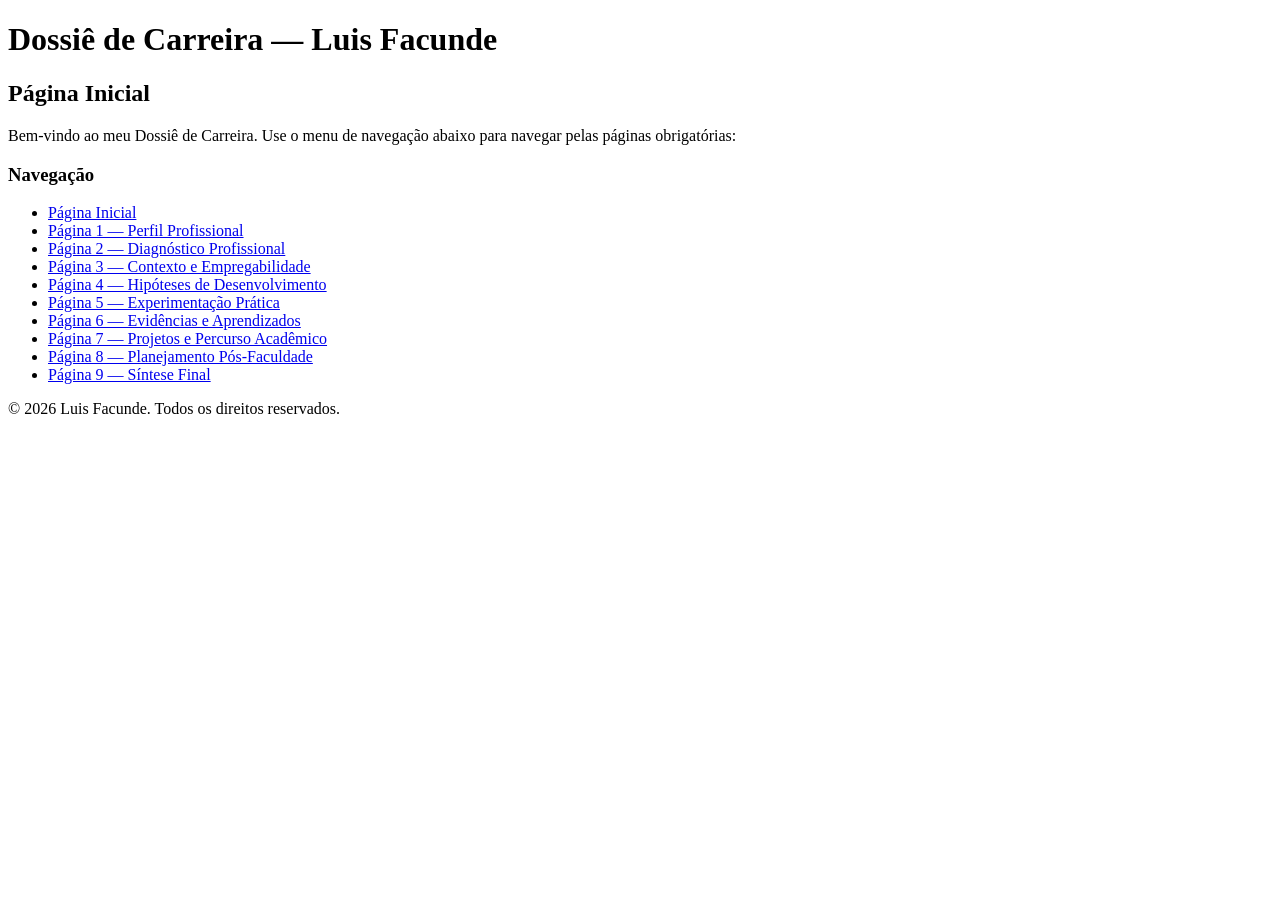
==== index.html @ f9f101a4 "feat: cria os arquivos base para a criação das páginas obrigatórias" ====
<!DOCTYPE html>
<html lang="pt-BR">
<head>
    <meta charset="UTF-8">
    <meta name="viewport" content="width=device-width, initial-scale=1.0">
    <title>Dossiê de Carreira | Luis Facunde</title>
    <link rel="stylesheet" href="style.css">
</head>
<body>
    <header>
        <h1>Dossiê de Carreira — Luis Facunde</h1>
    </header>

    <main>
        <section>
            <h2>Página Inicial</h2>
            <p>Bem-vindo ao meu Dossiê de Carreira. Use o menu de navegação abaixo para navegar pelas páginas obrigatórias:</p>
        </section>
        
        <nav>
            <h3>Navegação</h3>
            <ul>
                <li><a href="index.html">Página Inicial</a></li>
                <li><a href="01-perfil-profissional/index.html">Página 1 — Perfil Profissional</a></li>
                <li><a href="02-diagnostico-profissional/index.html">Página 2 — Diagnóstico Profissional</a></li>
                <li><a href="03-contexto-empregabilidade/index.html">Página 3 — Contexto e Empregabilidade</a></li>
                <li><a href="04-hipoteses-desenvolvimento/index.html">Página 4 — Hipóteses de Desenvolvimento</a></li>
                <li><a href="05-experimentacao-pratica/index.html">Página 5 — Experimentação Prática</a></li>
                <li><a href="06-evidencias-aprendizados/index.html">Página 6 — Evidências e Aprendizados</a></li>
                <li><a href="07-projetos-percurso-academico/index.html">Página 7 — Projetos e Percurso Acadêmico</a></li>
                <li><a href="08-planejamento-pos-faculdade/index.html">Página 8 — Planejamento Pós-Faculdade</a></li>
                <li><a href="09-sintese-final/index.html">Página 9 — Síntese Final</a></li>
            </ul>
        </nav>
    </main>

    <footer>
        <p>© 2026 Luis Facunde. Todos os direitos reservados.</p>
    </footer>
</body>
</html>
---- style.css ----
/* Estilos para a Página Inicial - Dossiê de Carreira Luis Facunde */
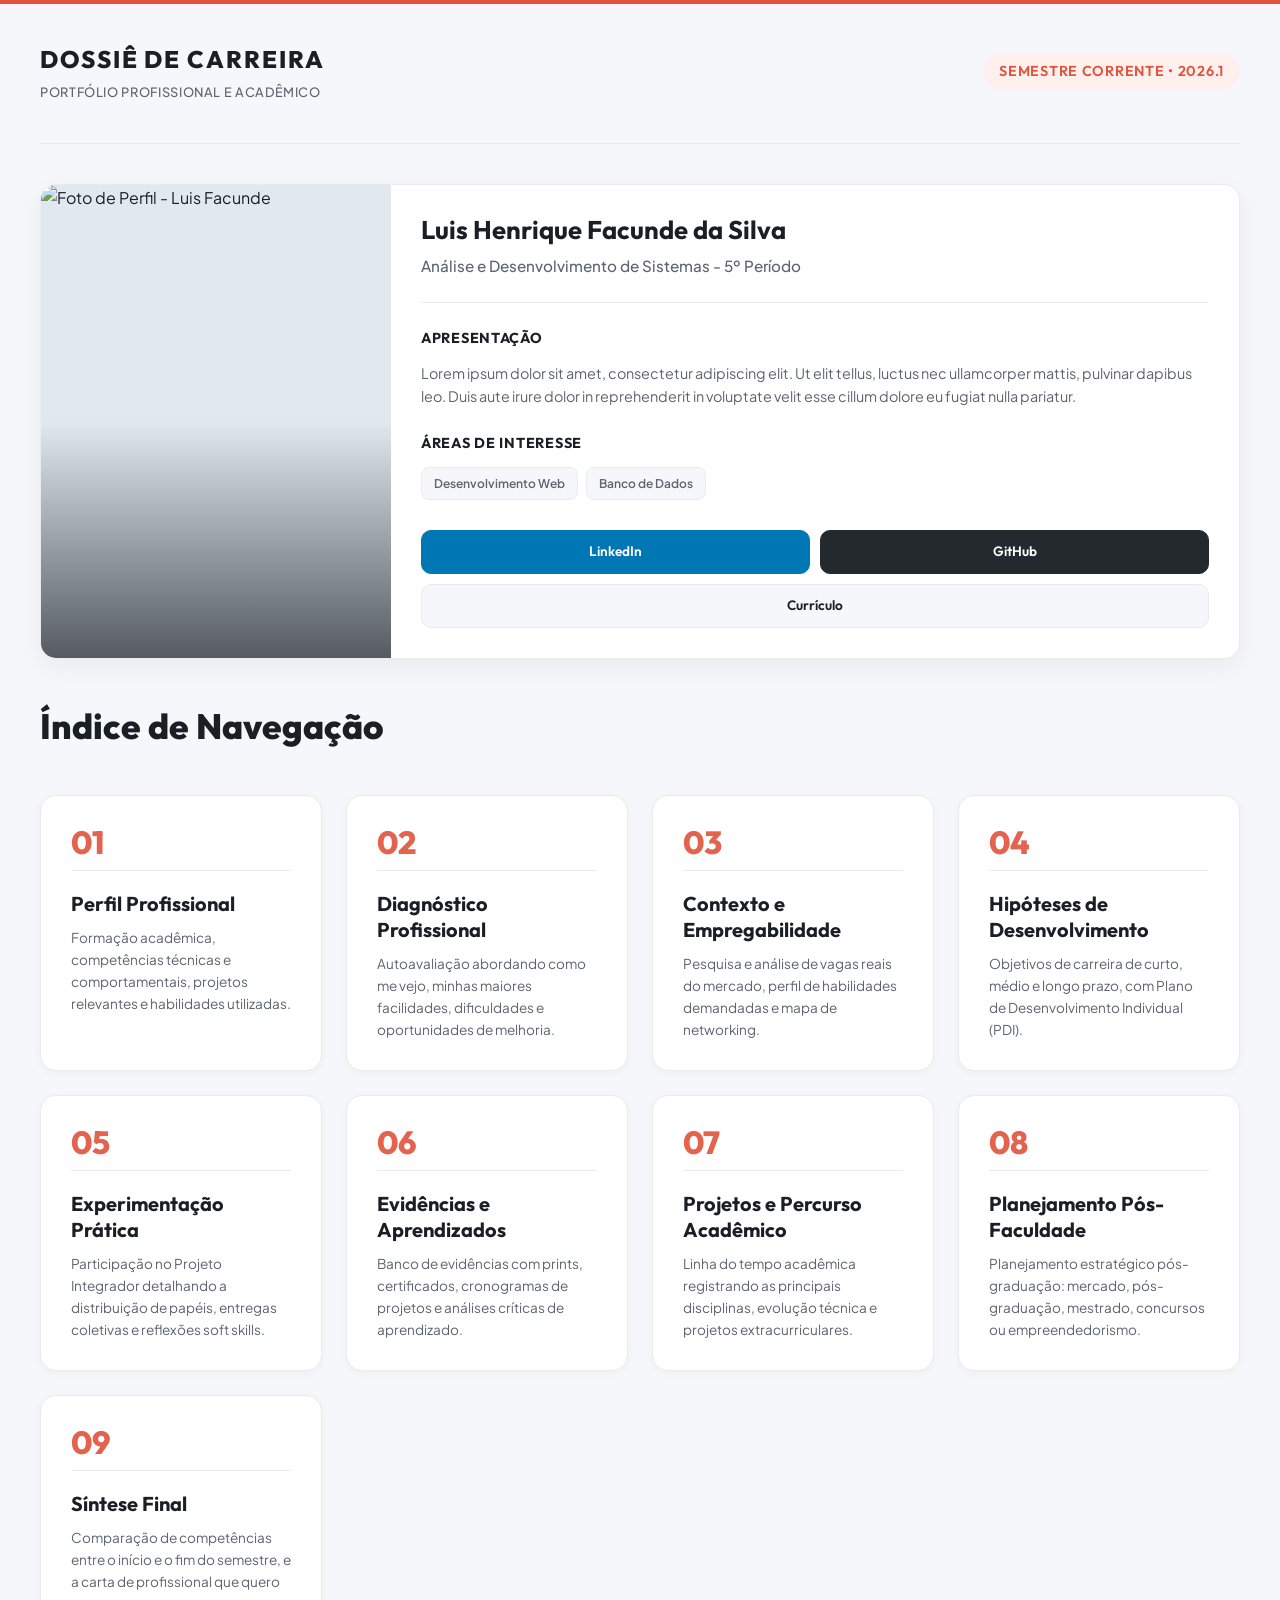
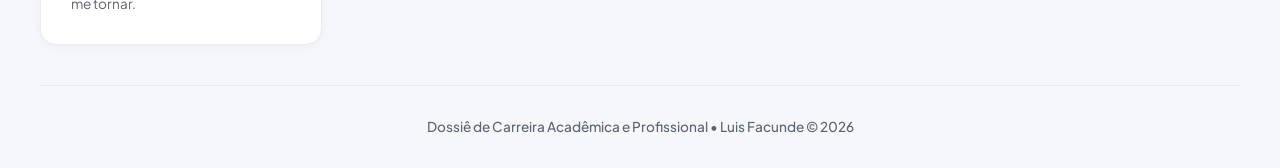
==== commit 3cfc0448: "feat: visual da página inicial" ====
--- a/index.html
+++ b/index.html
@@ -1,41 +1,258 @@
-<!DOCTYPE html>
+<!doctype html>
 <html lang="pt-BR">
-<head>
-    <meta charset="UTF-8">
-    <meta name="viewport" content="width=device-width, initial-scale=1.0">
-    <title>Dossiê de Carreira | Luis Facunde</title>
-    <link rel="stylesheet" href="style.css">
-</head>
-<body>
-    <header>
-        <h1>Dossiê de Carreira — Luis Facunde</h1>
-    </header>
-
-    <main>
-        <section>
-            <h2>Página Inicial</h2>
-            <p>Bem-vindo ao meu Dossiê de Carreira. Use o menu de navegação abaixo para navegar pelas páginas obrigatórias:</p>
-        </section>
-        
-        <nav>
-            <h3>Navegação</h3>
-            <ul>
-                <li><a href="index.html">Página Inicial</a></li>
-                <li><a href="01-perfil-profissional/index.html">Página 1 — Perfil Profissional</a></li>
-                <li><a href="02-diagnostico-profissional/index.html">Página 2 — Diagnóstico Profissional</a></li>
-                <li><a href="03-contexto-empregabilidade/index.html">Página 3 — Contexto e Empregabilidade</a></li>
-                <li><a href="04-hipoteses-desenvolvimento/index.html">Página 4 — Hipóteses de Desenvolvimento</a></li>
-                <li><a href="05-experimentacao-pratica/index.html">Página 5 — Experimentação Prática</a></li>
-                <li><a href="06-evidencias-aprendizados/index.html">Página 6 — Evidências e Aprendizados</a></li>
-                <li><a href="07-projetos-percurso-academico/index.html">Página 7 — Projetos e Percurso Acadêmico</a></li>
-                <li><a href="08-planejamento-pos-faculdade/index.html">Página 8 — Planejamento Pós-Faculdade</a></li>
-                <li><a href="09-sintese-final/index.html">Página 9 — Síntese Final</a></li>
-            </ul>
-        </nav>
-    </main>
-
-    <footer>
-        <p>© 2026 Luis Facunde. Todos os direitos reservados.</p>
-    </footer>
-</body>
+    <head>
+        <meta charset="UTF-8" />
+        <meta name="viewport" content="width=device-width, initial-scale=1.0" />
+        <title>Dossiê de Carreira | Luis Facunde</title>
+        <!-- Google Fonts for elite, modern typography -->
+        <link rel="preconnect" href="https://fonts.googleapis.com" />
+        <link rel="preconnect" href="https://fonts.gstatic.com" crossorigin />
+        <link
+            href="https://fonts.googleapis.com/css2?family=Outfit:wght@300;400;500;600;700;800&family=Plus+Jakarta+Sans:wght@300;400;500;600;700&display=swap"
+            rel="stylesheet"
+        />
+        <link rel="stylesheet" href="style.css" />
+    </head>
+    <body>
+        <div class="app-container">
+            <!-- Top orange brand accent line -->
+            <div class="top-accent-bar"></div>
+
+            <!-- Main Header -->
+            <header class="main-header">
+                <div class="header-logo">
+                    <span class="logo-text">DOSSIÊ DE CARREIRA</span>
+                    <span class="logo-subtext"
+                        >Portfólio Profissional e Acadêmico</span
+                    >
+                </div>
+                <div class="header-tag">
+                    <span>Semestre Corrente • 2026.1</span>
+                </div>
+            </header>
+
+            <!-- Main Layout (Two Column: Profile Sidebar + Index Grid Dashboard) -->
+            <main class="home-layout">
+                <!-- Profile Sidebar Section -->
+                <section class="profile-card">
+                    <div class="profile-image-container">
+                        <!-- Links to the uploaded photo-perfil.JPG inside assets/perfil -->
+                        <img
+                            src="assets/perfil/foto-perfil.JPG"
+                            alt="Foto de Perfil - Luis Facunde"
+                            class="profile-image"
+                        />
+                        <div class="profile-image-overlay"></div>
+                    </div>
+
+                    <div class="profile-info">
+                        <h1 class="profile-name">
+                            Luis Henrique Facunde da Silva
+                        </h1>
+                        <p class="profile-title">
+                            Análise e Desenvolvimento de Sistemas - 5º Período
+                        </p>
+
+                        <div class="profile-divider"></div>
+
+                        <div class="profile-bio">
+                            <h3>Apresentação</h3>
+                            <p>
+                                Lorem ipsum dolor sit amet, consectetur
+                                adipiscing elit. Ut elit tellus, luctus nec
+                                ullamcorper mattis, pulvinar dapibus leo. Duis
+                                aute irure dolor in reprehenderit in voluptate
+                                velit esse cillum dolore eu fugiat nulla
+                                pariatur.
+                            </p>
+                        </div>
+
+                        <div class="profile-interests">
+                            <h3>Áreas de Interesse</h3>
+                            <div class="interests-tags">
+                                <span class="interest-tag"
+                                    >Desenvolvimento Web</span
+                                >
+                                <span class="interest-tag">Banco de Dados</span>
+                            </div>
+                        </div>
+
+                        <div class="profile-links">
+                            <a
+                                href="https://www.linkedin.com/in/luis-facunde/"
+                                target="_blank"
+                                class="social-link linkedin"
+                                >LinkedIn</a
+                            >
+                            <a
+                                href="https://github.com/LuisFacunde"
+                                target="_blank"
+                                class="social-link github"
+                                >GitHub</a
+                            >
+                            <a href="#" class="social-link resume">Currículo</a>
+                        </div>
+                    </div>
+                </section>
+
+                <!-- Dashboard Navigation Grid (Main Menu) -->
+                <section class="dashboard-menu">
+                    <h2 class="section-title">Índice de Navegação</h2>
+                    <p class="section-subtitle"></p>
+
+                    <div class="grid-container">
+                        <!-- Card 01 -->
+                        <a
+                            href="01-perfil-profissional/index.html"
+                            class="grid-card"
+                        >
+                            <div class="card-number">01</div>
+                            <div class="card-line"></div>
+                            <h3 class="card-title">Perfil Profissional</h3>
+                            <p class="card-desc">
+                                Formação acadêmica, competências técnicas e
+                                comportamentais, projetos relevantes e
+                                habilidades utilizadas.
+                            </p>
+                        </a>
+
+                        <!-- Card 02 -->
+                        <a
+                            href="02-diagnostico-profissional/index.html"
+                            class="grid-card"
+                        >
+                            <div class="card-number">02</div>
+                            <div class="card-line"></div>
+                            <h3 class="card-title">Diagnóstico Profissional</h3>
+                            <p class="card-desc">
+                                Autoavaliação abordando como me vejo, minhas
+                                maiores facilidades, dificuldades e
+                                oportunidades de melhoria.
+                            </p>
+                        </a>
+
+                        <!-- Card 03 -->
+                        <a
+                            href="03-contexto-empregabilidade/index.html"
+                            class="grid-card"
+                        >
+                            <div class="card-number">03</div>
+                            <div class="card-line"></div>
+                            <h3 class="card-title">
+                                Contexto e Empregabilidade
+                            </h3>
+                            <p class="card-desc">
+                                Pesquisa e análise de vagas reais do mercado,
+                                perfil de habilidades demandadas e mapa de
+                                networking.
+                            </p>
+                        </a>
+
+                        <!-- Card 04 -->
+                        <a
+                            href="04-hipoteses-desenvolvimento/index.html"
+                            class="grid-card"
+                        >
+                            <div class="card-number">04</div>
+                            <div class="card-line"></div>
+                            <h3 class="card-title">
+                                Hipóteses de Desenvolvimento
+                            </h3>
+                            <p class="card-desc">
+                                Objetivos de carreira de curto, médio e longo
+                                prazo, com Plano de Desenvolvimento Individual
+                                (PDI).
+                            </p>
+                        </a>
+
+                        <!-- Card 05 -->
+                        <a
+                            href="05-experimentacao-pratica/index.html"
+                            class="grid-card"
+                        >
+                            <div class="card-number">05</div>
+                            <div class="card-line"></div>
+                            <h3 class="card-title">Experimentação Prática</h3>
+                            <p class="card-desc">
+                                Participação no Projeto Integrador detalhando a
+                                distribuição de papéis, entregas coletivas e
+                                reflexões soft skills.
+                            </p>
+                        </a>
+
+                        <!-- Card 06 -->
+                        <a
+                            href="06-evidencias-aprendizados/index.html"
+                            class="grid-card"
+                        >
+                            <div class="card-number">06</div>
+                            <div class="card-line"></div>
+                            <h3 class="card-title">
+                                Evidências e Aprendizados
+                            </h3>
+                            <p class="card-desc">
+                                Banco de evidências com prints, certificados,
+                                cronogramas de projetos e análises críticas de
+                                aprendizado.
+                            </p>
+                        </a>
+
+                        <!-- Card 07 -->
+                        <a
+                            href="07-projetos-percurso-academico/index.html"
+                            class="grid-card"
+                        >
+                            <div class="card-number">07</div>
+                            <div class="card-line"></div>
+                            <h3 class="card-title">
+                                Projetos e Percurso Acadêmico
+                            </h3>
+                            <p class="card-desc">
+                                Linha do tempo acadêmica registrando as
+                                principais disciplinas, evolução técnica e
+                                projetos extracurriculares.
+                            </p>
+                        </a>
+
+                        <!-- Card 08 -->
+                        <a
+                            href="08-planejamento-pos-faculdade/index.html"
+                            class="grid-card"
+                        >
+                            <div class="card-number">08</div>
+                            <div class="card-line"></div>
+                            <h3 class="card-title">
+                                Planejamento Pós-Faculdade
+                            </h3>
+                            <p class="card-desc">
+                                Planejamento estratégico pós-graduação: mercado,
+                                pós-graduação, mestrado, concursos ou
+                                empreendedorismo.
+                            </p>
+                        </a>
+
+                        <!-- Card 09 -->
+                        <a href="09-sintese-final/index.html" class="grid-card">
+                            <div class="card-number">09</div>
+                            <div class="card-line"></div>
+                            <h3 class="card-title">Síntese Final</h3>
+                            <p class="card-desc">
+                                Comparação de competências entre o início e o
+                                fim do semestre, e a carta de profissional que
+                                quero me tornar.
+                            </p>
+                        </a>
+                    </div>
+                </section>
+            </main>
+
+            <!-- Main Footer -->
+            <footer class="main-footer">
+                <p>
+                    Dossiê de Carreira Acadêmica e Profissional • Luis Facunde ©
+                    2026
+                </p>
+            </footer>
+        </div>
+    </body>
 </html>
--- a/style.css
+++ b/style.css
@@ -1 +1,465 @@
-/* Estilos para a Página Inicial - Dossiê de Carreira Luis Facunde */
+:root {
+    --bg-app: #f5f7fa;
+    --bg-card: #ffffff;
+    --text-main: #1a1f26;
+    --text-muted: #5c6470;
+    --accent: #e0533c; /* Laranja Burnt Orange Editorial */
+    --accent-glow: rgba(224, 83, 60, 0.15);
+    --accent-light: #fff0ed;
+    --border: #e8ecef;
+    --border-hover: rgba(224, 83, 60, 0.3);
+    --font-head:
+        "Outfit", -apple-system, BlinkMacSystemFont, "Segoe UI", Roboto,
+        sans-serif;
+    --font-body:
+        "Plus Jakarta Sans", -apple-system, BlinkMacSystemFont, "Segoe UI",
+        Roboto, sans-serif;
+
+    --shadow-sm: 0 2px 8px rgba(0, 0, 0, 0.04);
+    --shadow-md: 0 8px 24px rgba(26, 31, 38, 0.06);
+    --shadow-lg: 0 16px 48px rgba(26, 31, 38, 0.1);
+
+    --transition: all 0.3s cubic-bezier(0.16, 1, 0.3, 1);
+    --border-radius: 16px;
+}
+
+/* Reset Geral & Configuração Base */
+* {
+    box-sizing: border-box;
+    margin: 0;
+    padding: 0;
+}
+
+body {
+    font-family: var(--font-body);
+    background-color: var(--bg-app);
+    color: var(--text-main);
+    line-height: 1.6;
+    -webkit-font-smoothing: antialiased;
+    overflow-x: hidden;
+}
+
+/* Container Principal */
+.app-container {
+    max-width: 1440px;
+    margin: 0 auto;
+    padding: 0 40px;
+    min-height: 100vh;
+    display: flex;
+    flex-direction: column;
+    position: relative;
+}
+
+/* Linha superior de destaque estilo editorial */
+.top-accent-bar {
+    position: absolute;
+    top: 0;
+    left: 0;
+    width: 100%;
+    height: 4px;
+    background-color: var(--accent);
+}
+
+/* Header */
+.main-header {
+    display: flex;
+    justify-content: space-between;
+    align-items: center;
+    padding: 40px 0;
+    border-bottom: 1px solid var(--border);
+}
+
+.header-logo {
+    display: flex;
+    flex-direction: column;
+}
+
+.logo-text {
+    font-family: var(--font-head);
+    font-weight: 800;
+    font-size: 1.5rem;
+    letter-spacing: 0.08em;
+    color: var(--text-main);
+}
+
+.logo-subtext {
+    font-size: 0.8rem;
+    font-weight: 500;
+    letter-spacing: 0.05em;
+    color: var(--text-muted);
+    text-transform: uppercase;
+    margin-top: 4px;
+}
+
+.header-tag {
+    font-family: var(--font-head);
+    font-weight: 600;
+    font-size: 0.9rem;
+    text-transform: uppercase;
+    letter-spacing: 0.05em;
+    color: var(--accent);
+    background-color: var(--accent-light);
+    padding: 6px 16px;
+    border-radius: 30px;
+}
+
+/* Layout Principal (Fluxo Vertical) */
+.home-layout {
+    display: flex;
+    flex-direction: column;
+    gap: 48px;
+    margin: 40px 0;
+}
+
+/* Coluna 1: Banner Horizontal de Perfil */
+.profile-card {
+    background-color: var(--bg-card);
+    border-radius: var(--border-radius);
+    border: 1px solid var(--border);
+    box-shadow: var(--shadow-md);
+    overflow: hidden;
+    display: grid;
+    grid-template-columns: 350px 1fr; /* Foto na lateral esquerda (350px) e informações na direita (1fr) */
+    transition: var(--transition);
+}
+
+.profile-card:hover {
+    box-shadow: var(--shadow-lg);
+    border-color: var(--border-hover);
+}
+
+.profile-image-container {
+    width: 100%;
+    height: 100%; /* Preenche toda a altura da section calculada pelo conteúdo */
+    min-height: 420px; /* Garante uma excelente altura padrão para exibição da foto */
+    position: relative;
+    background-color: #e2e8f0;
+    overflow: hidden;
+}
+
+.profile-image {
+    width: 100%;
+    height: 100%;
+    object-fit: cover;
+    object-position: center top;
+    transition: var(--transition);
+}
+
+.profile-card:hover .profile-image {
+    transform: scale(1.03);
+}
+
+.profile-image-overlay {
+    position: absolute;
+    top: 0;
+    left: 0;
+    width: 100%;
+    height: 100%;
+    background: linear-gradient(
+        180deg,
+        rgba(26, 31, 38, 0) 50%,
+        rgba(26, 31, 38, 0.7) 100%
+    );
+}
+
+.profile-info {
+    padding: 30px;
+}
+
+.profile-name {
+    font-family: var(--font-head);
+    font-weight: 700;
+    font-size: 1.6rem;
+    line-height: 1.2;
+    color: var(--text-main);
+}
+
+.profile-title {
+    font-size: 0.95rem;
+    color: var(--text-muted);
+    font-weight: 500;
+    margin-top: 8px;
+}
+
+.profile-divider {
+    height: 1px;
+    background-color: var(--border);
+    margin: 24px 0;
+}
+
+.profile-bio h3,
+.profile-interests h3 {
+    font-family: var(--font-head);
+    font-size: 0.9rem;
+    text-transform: uppercase;
+    letter-spacing: 0.05em;
+    color: var(--text-main);
+    margin-bottom: 12px;
+    font-weight: 700;
+}
+
+.profile-bio p {
+    font-size: 0.9rem;
+    color: var(--text-muted);
+    line-height: 1.6;
+}
+
+.profile-interests {
+    margin-top: 24px;
+}
+
+.interests-tags {
+    display: flex;
+    flex-wrap: wrap;
+    gap: 8px;
+}
+
+.interest-tag {
+    font-size: 0.75rem;
+    background-color: var(--bg-app);
+    color: var(--text-muted);
+    padding: 6px 12px;
+    border-radius: 8px;
+    font-weight: 600;
+    border: 1px solid var(--border);
+    transition: var(--transition);
+}
+
+.interest-tag:hover {
+    border-color: var(--accent);
+    color: var(--accent);
+    background-color: var(--accent-light);
+}
+
+/* Links Sociais */
+.profile-links {
+    display: grid;
+    grid-template-columns: 1fr 1fr;
+    gap: 10px;
+    margin-top: 30px;
+}
+
+.social-link {
+    display: flex;
+    justify-content: center;
+    align-items: center;
+    padding: 10px;
+    border-radius: 10px;
+    font-size: 0.85rem;
+    font-weight: 600;
+    text-decoration: none;
+    transition: var(--transition);
+    border: 1px solid var(--border);
+    font-family: var(--font-head);
+}
+
+.social-link.linkedin {
+    background-color: #0077b5;
+    color: #ffffff;
+    border-color: #0077b5;
+}
+
+.social-link.linkedin:hover {
+    background-color: #006296;
+    box-shadow: 0 4px 12px rgba(0, 119, 181, 0.2);
+}
+
+.social-link.github {
+    background-color: #24292e;
+    color: #ffffff;
+    border-color: #24292e;
+}
+
+.social-link.github:hover {
+    background-color: #161b22;
+    box-shadow: 0 4px 12px rgba(36, 41, 46, 0.2);
+}
+
+.social-link.resume {
+    grid-column: span 2;
+    background-color: var(--bg-app);
+    color: var(--text-main);
+}
+
+.social-link.resume:hover {
+    background-color: var(--accent-light);
+    border-color: var(--accent);
+    color: var(--accent);
+}
+
+/* Estilização para o Token de Placeholder LOREM IPSUM */
+.placeholder-tag {
+    font-size: 0.7rem;
+    color: var(--accent);
+    font-style: italic;
+    font-weight: 700;
+    opacity: 0.8;
+    margin-left: 2px;
+}
+
+/* Coluna 2: Dashboard Grid */
+.dashboard-menu {
+    display: flex;
+    flex-direction: column;
+}
+
+.section-title {
+    font-family: var(--font-head);
+    font-size: 2.2rem;
+    font-weight: 800;
+    color: var(--text-main);
+    line-height: 1.1;
+}
+
+.section-subtitle {
+    font-size: 1.05rem;
+    color: var(--text-muted);
+    margin-top: 10px;
+    margin-bottom: 40px;
+}
+
+/* Grid de Cards */
+.grid-container {
+    display: grid;
+    grid-template-columns: repeat(auto-fill, minmax(280px, 1fr));
+    gap: 24px;
+}
+
+/* Cards do Grid (Interativos) */
+.grid-card {
+    background-color: var(--bg-card);
+    border: 1px solid var(--border);
+    border-radius: var(--border-radius);
+    padding: 30px;
+    text-decoration: none;
+    color: inherit;
+    display: flex;
+    flex-direction: column;
+    position: relative;
+    box-shadow: var(--shadow-sm);
+    transition: var(--transition);
+}
+
+/* Efeito de Hover Tridimensional e Glow */
+.grid-card:hover {
+    transform: translateY(-5px);
+    box-shadow:
+        var(--shadow-lg),
+        0 10px 20px var(--accent-glow);
+    border-color: var(--accent);
+}
+
+.card-number {
+    font-family: var(--font-head);
+    font-size: 2rem;
+    font-weight: 800;
+    color: var(--accent);
+    line-height: 1;
+    margin-bottom: 12px;
+    opacity: 0.9;
+    transition: var(--transition);
+}
+
+.grid-card:hover .card-number {
+    transform: scale(1.1);
+}
+
+/* Linha horizontal inspirada na imagem */
+.card-line {
+    width: 100%;
+    height: 1px;
+    background-color: var(--border);
+    margin-bottom: 20px;
+    transition: var(--transition);
+}
+
+.grid-card:hover .card-line {
+    background-color: var(--accent);
+}
+
+.card-title {
+    font-family: var(--font-head);
+    font-size: 1.25rem;
+    font-weight: 700;
+    color: var(--text-main);
+    line-height: 1.3;
+    margin-bottom: 10px;
+    transition: var(--transition);
+}
+
+.grid-card:hover .card-title {
+    color: var(--accent);
+}
+
+.card-desc {
+    font-size: 0.85rem;
+    color: var(--text-muted);
+    line-height: 1.6;
+}
+
+/* Footer */
+.main-footer {
+    border-top: 1px solid var(--border);
+    padding: 30px 0;
+    margin-top: auto;
+    text-align: center;
+}
+
+.main-footer p {
+    font-size: 0.85rem;
+    color: var(--text-muted);
+    font-weight: 500;
+}
+
+/* ==========================================================================
+   MÍDIA QUERIES - RESPONSIVIDADE
+   ========================================================================== */
+
+/* Telas de computadores pequenos ou tablets em paisagem */
+@media (max-width: 1100px) {
+    .profile-card {
+        grid-template-columns: 300px 1fr; /* Foto um pouco mais estreita em telas intermediárias */
+    }
+    
+    .profile-image-container {
+        min-height: 400px;
+    }
+}
+
+/* Telas mobile e tablets em retrato */
+@media (max-width: 900px) {
+    .profile-card {
+        grid-template-columns: 1fr; /* Foto em cima, conteúdo embaixo */
+    }
+
+    .profile-image-container {
+        height: 380px;
+        min-height: auto;
+    }
+}
+
+@media (max-width: 768px) {
+    .app-container {
+        padding: 0 20px;
+    }
+
+    .main-header {
+        flex-direction: column;
+        align-items: flex-start;
+        gap: 15px;
+        padding: 30px 0;
+    }
+
+    .header-tag {
+        align-self: flex-start;
+    }
+
+    .section-title {
+        font-size: 1.8rem;
+    }
+
+    .grid-container {
+        grid-template-columns: 1fr;
+        gap: 16px;
+    }
+}
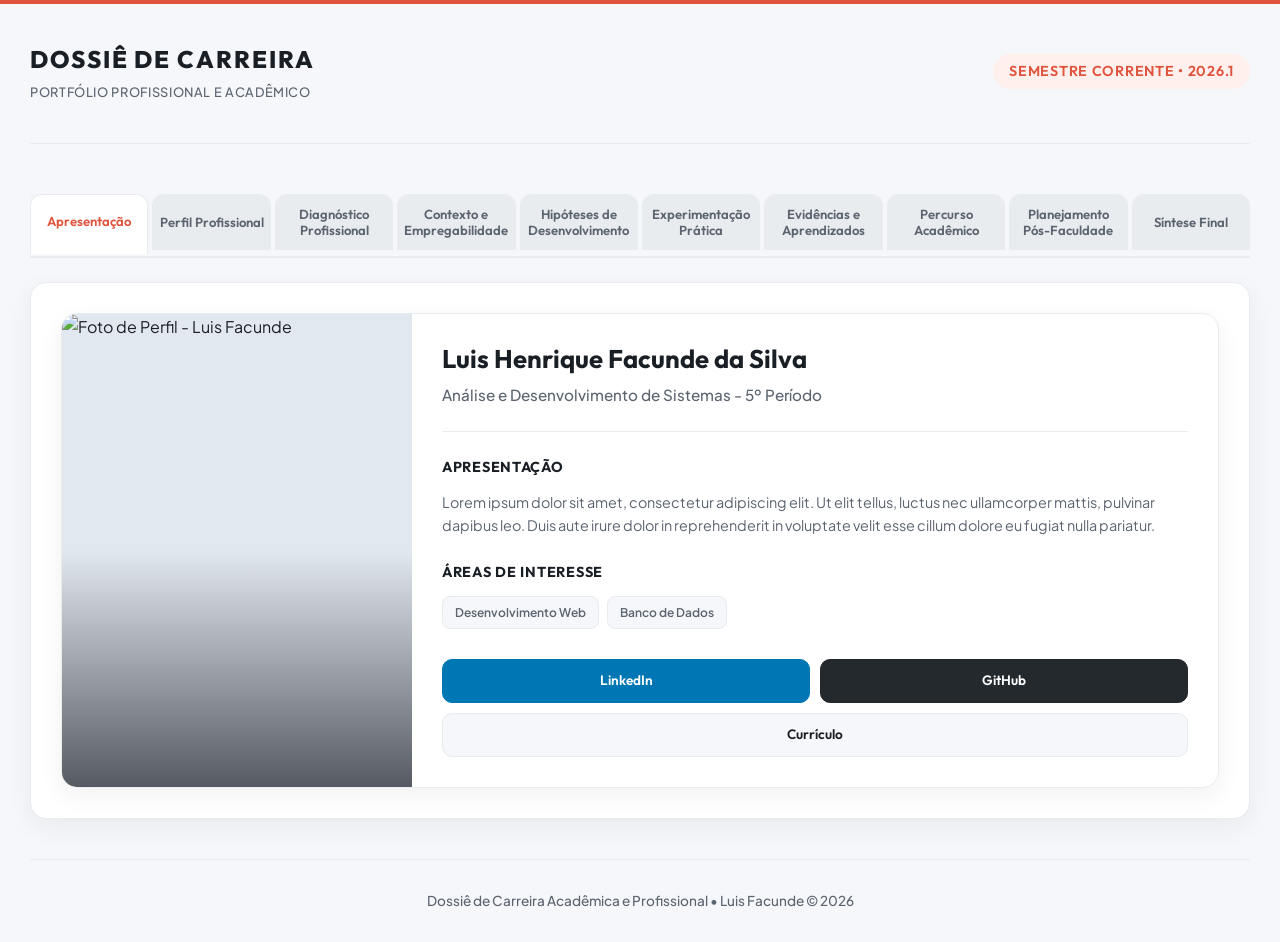
==== commit 5b495ee8: "feat: define a navegação por meio de abas" ====
--- a/index.html
+++ b/index.html
@@ -1,258 +1,227 @@
 <!doctype html>
 <html lang="pt-BR">
-    <head>
-        <meta charset="UTF-8" />
-        <meta name="viewport" content="width=device-width, initial-scale=1.0" />
-        <title>Dossiê de Carreira | Luis Facunde</title>
-        <!-- Google Fonts for elite, modern typography -->
-        <link rel="preconnect" href="https://fonts.googleapis.com" />
-        <link rel="preconnect" href="https://fonts.gstatic.com" crossorigin />
-        <link
-            href="https://fonts.googleapis.com/css2?family=Outfit:wght@300;400;500;600;700;800&family=Plus+Jakarta+Sans:wght@300;400;500;600;700&display=swap"
-            rel="stylesheet"
-        />
-        <link rel="stylesheet" href="style.css" />
-    </head>
-    <body>
-        <div class="app-container">
-            <!-- Top orange brand accent line -->
-            <div class="top-accent-bar"></div>
-
-            <!-- Main Header -->
-            <header class="main-header">
-                <div class="header-logo">
-                    <span class="logo-text">DOSSIÊ DE CARREIRA</span>
-                    <span class="logo-subtext"
-                        >Portfólio Profissional e Acadêmico</span
-                    >
-                </div>
-                <div class="header-tag">
-                    <span>Semestre Corrente • 2026.1</span>
-                </div>
-            </header>
-
-            <!-- Main Layout (Two Column: Profile Sidebar + Index Grid Dashboard) -->
-            <main class="home-layout">
-                <!-- Profile Sidebar Section -->
-                <section class="profile-card">
-                    <div class="profile-image-container">
-                        <!-- Links to the uploaded photo-perfil.JPG inside assets/perfil -->
-                        <img
-                            src="assets/perfil/foto-perfil.JPG"
-                            alt="Foto de Perfil - Luis Facunde"
-                            class="profile-image"
-                        />
-                        <div class="profile-image-overlay"></div>
-                    </div>
-
-                    <div class="profile-info">
-                        <h1 class="profile-name">
-                            Luis Henrique Facunde da Silva
-                        </h1>
-                        <p class="profile-title">
-                            Análise e Desenvolvimento de Sistemas - 5º Período
-                        </p>
-
-                        <div class="profile-divider"></div>
-
-                        <div class="profile-bio">
-                            <h3>Apresentação</h3>
-                            <p>
-                                Lorem ipsum dolor sit amet, consectetur
-                                adipiscing elit. Ut elit tellus, luctus nec
-                                ullamcorper mattis, pulvinar dapibus leo. Duis
-                                aute irure dolor in reprehenderit in voluptate
-                                velit esse cillum dolore eu fugiat nulla
-                                pariatur.
-                            </p>
+   <head>
+      <meta charset="UTF-8" />
+      <meta name="viewport" content="width=device-width, initial-scale=1.0" />
+      <title>Dossiê de Carreira | Luis Facunde</title>
+      <!-- Google Fonts for elite, modern typography -->
+      <link rel="preconnect" href="https://fonts.googleapis.com" />
+      <link rel="preconnect" href="https://fonts.gstatic.com" crossorigin />
+      <link
+         href="https://fonts.googleapis.com/css2?family=Outfit:wght@300;400;500;600;700;800&family=Plus+Jakarta+Sans:wght@300;400;500;600;700&display=swap"
+         rel="stylesheet"
+      />
+      <link rel="stylesheet" href="style.css" />
+   </head>
+   <body>
+      <div class="app-container">
+         <!-- Top orange brand accent line -->
+         <div class="top-accent-bar"></div>
+
+         <!-- Main Header -->
+         <header class="main-header">
+            <div class="header-logo">
+               <span class="logo-text">DOSSIÊ DE CARREIRA</span>
+               <span class="logo-subtext"
+                  >Portfólio Profissional e Acadêmico</span
+               >
+            </div>
+            <div class="header-tag">
+               <span>Semestre Corrente • 2026.1</span>
+            </div>
+         </header>
+
+         <!-- Main Layout (Horizontal Tab System Navigation) -->
+         <main class="home-layout">
+            <!-- Fixed Tabs System for Navigation -->
+            <div class="tabs-system">
+               <!-- Sleek horizontal Tab Bar -->
+               <div class="tabs-nav-wrapper">
+                  <nav class="tabs-nav" id="portfolio-tabs">
+                     <button class="tab-btn active" data-tab="home">
+                        <span class="tab-label">Apresentação</span>
+                     </button>
+                     <button class="tab-btn" data-tab="01">
+                        <span class="tab-label">Perfil Profissional</span>
+                     </button>
+                     <button class="tab-btn" data-tab="02">
+                        <span class="tab-label">Diagnóstico Profissional</span>
+                     </button>
+                     <button class="tab-btn" data-tab="03">
+                        <span class="tab-label"
+                           >Contexto e Empregabilidade</span
+                        >
+                     </button>
+                     <button class="tab-btn" data-tab="04">
+                        <span class="tab-label"
+                           >Hipóteses de Desenvolvimento</span
+                        >
+                     </button>
+                     <button class="tab-btn" data-tab="05">
+                        <span class="tab-label">Experimentação Prática</span>
+                     </button>
+                     <button class="tab-btn" data-tab="06">
+                        <span class="tab-label">Evidências e Aprendizados</span>
+                     </button>
+                     <button class="tab-btn" data-tab="07">
+                        <span class="tab-label">Percurso Acadêmico</span>
+                     </button>
+                     <button class="tab-btn" data-tab="08">
+                        <span class="tab-label"
+                           >Planejamento Pós-Faculdade</span
+                        >
+                     </button>
+                     <button class="tab-btn" data-tab="09">
+                        <span class="tab-label">Síntese Final</span>
+                     </button>
+                  </nav>
+               </div>
+
+               <!-- Tabs Content Display area -->
+               <div class="tabs-content">
+                  <!-- Pane 0: Home (Profile Card) -->
+                  <div class="tab-pane active" id="pane-home">
+                     <!-- Profile Sidebar Section -->
+                     <section class="profile-card">
+                        <div class="profile-image-container">
+                           <img
+                              src="assets/perfil/foto-perfil.JPG"
+                              alt="Foto de Perfil - Luis Facunde"
+                              class="profile-image"
+                           />
+                           <div class="profile-image-overlay"></div>
                         </div>
 
-                        <div class="profile-interests">
-                            <h3>Áreas de Interesse</h3>
-                            <div class="interests-tags">
-                                <span class="interest-tag"
+                        <div class="profile-info">
+                           <h1 class="profile-name">
+                              Luis Henrique Facunde da Silva
+                           </h1>
+                           <p class="profile-title">
+                              Análise e Desenvolvimento de Sistemas - 5º Período
+                           </p>
+
+                           <div class="profile-divider"></div>
+
+                           <div class="profile-bio">
+                              <h3>Apresentação</h3>
+                              <p>
+                                 Lorem ipsum dolor sit amet, consectetur
+                                 adipiscing elit. Ut elit tellus, luctus nec
+                                 ullamcorper mattis, pulvinar dapibus leo. Duis
+                                 aute irure dolor in reprehenderit in voluptate
+                                 velit esse cillum dolore eu fugiat nulla
+                                 pariatur.
+                              </p>
+                           </div>
+
+                           <div class="profile-interests">
+                              <h3>Áreas de Interesse</h3>
+                              <div class="interests-tags">
+                                 <span class="interest-tag"
                                     >Desenvolvimento Web</span
-                                >
-                                <span class="interest-tag">Banco de Dados</span>
-                            </div>
+                                 >
+                                 <span class="interest-tag"
+                                    >Banco de Dados</span
+                                 >
+                              </div>
+                           </div>
+
+                           <div class="profile-links">
+                              <a
+                                 href="https://www.linkedin.com/in/luis-facunde/"
+                                 target="_blank"
+                                 class="social-link linkedin"
+                                 >LinkedIn</a
+                              >
+                              <a
+                                 href="https://github.com/LuisFacunde"
+                                 target="_blank"
+                                 class="social-link github"
+                                 >GitHub</a
+                              >
+                              <a href="#" class="social-link resume"
+                                 >Currículo</a
+                              >
+                           </div>
                         </div>
-
-                        <div class="profile-links">
-                            <a
-                                href="https://www.linkedin.com/in/luis-facunde/"
-                                target="_blank"
-                                class="social-link linkedin"
-                                >LinkedIn</a
-                            >
-                            <a
-                                href="https://github.com/LuisFacunde"
-                                target="_blank"
-                                class="social-link github"
-                                >GitHub</a
-                            >
-                            <a href="#" class="social-link resume">Currículo</a>
-                        </div>
-                    </div>
-                </section>
-
-                <!-- Dashboard Navigation Grid (Main Menu) -->
-                <section class="dashboard-menu">
-                    <h2 class="section-title">Índice de Navegação</h2>
-                    <p class="section-subtitle"></p>
-
-                    <div class="grid-container">
-                        <!-- Card 01 -->
-                        <a
-                            href="01-perfil-profissional/index.html"
-                            class="grid-card"
-                        >
-                            <div class="card-number">01</div>
-                            <div class="card-line"></div>
-                            <h3 class="card-title">Perfil Profissional</h3>
-                            <p class="card-desc">
-                                Formação acadêmica, competências técnicas e
-                                comportamentais, projetos relevantes e
-                                habilidades utilizadas.
-                            </p>
-                        </a>
-
-                        <!-- Card 02 -->
-                        <a
-                            href="02-diagnostico-profissional/index.html"
-                            class="grid-card"
-                        >
-                            <div class="card-number">02</div>
-                            <div class="card-line"></div>
-                            <h3 class="card-title">Diagnóstico Profissional</h3>
-                            <p class="card-desc">
-                                Autoavaliação abordando como me vejo, minhas
-                                maiores facilidades, dificuldades e
-                                oportunidades de melhoria.
-                            </p>
-                        </a>
-
-                        <!-- Card 03 -->
-                        <a
-                            href="03-contexto-empregabilidade/index.html"
-                            class="grid-card"
-                        >
-                            <div class="card-number">03</div>
-                            <div class="card-line"></div>
-                            <h3 class="card-title">
-                                Contexto e Empregabilidade
-                            </h3>
-                            <p class="card-desc">
-                                Pesquisa e análise de vagas reais do mercado,
-                                perfil de habilidades demandadas e mapa de
-                                networking.
-                            </p>
-                        </a>
-
-                        <!-- Card 04 -->
-                        <a
-                            href="04-hipoteses-desenvolvimento/index.html"
-                            class="grid-card"
-                        >
-                            <div class="card-number">04</div>
-                            <div class="card-line"></div>
-                            <h3 class="card-title">
-                                Hipóteses de Desenvolvimento
-                            </h3>
-                            <p class="card-desc">
-                                Objetivos de carreira de curto, médio e longo
-                                prazo, com Plano de Desenvolvimento Individual
-                                (PDI).
-                            </p>
-                        </a>
-
-                        <!-- Card 05 -->
-                        <a
-                            href="05-experimentacao-pratica/index.html"
-                            class="grid-card"
-                        >
-                            <div class="card-number">05</div>
-                            <div class="card-line"></div>
-                            <h3 class="card-title">Experimentação Prática</h3>
-                            <p class="card-desc">
-                                Participação no Projeto Integrador detalhando a
-                                distribuição de papéis, entregas coletivas e
-                                reflexões soft skills.
-                            </p>
-                        </a>
-
-                        <!-- Card 06 -->
-                        <a
-                            href="06-evidencias-aprendizados/index.html"
-                            class="grid-card"
-                        >
-                            <div class="card-number">06</div>
-                            <div class="card-line"></div>
-                            <h3 class="card-title">
-                                Evidências e Aprendizados
-                            </h3>
-                            <p class="card-desc">
-                                Banco de evidências com prints, certificados,
-                                cronogramas de projetos e análises críticas de
-                                aprendizado.
-                            </p>
-                        </a>
-
-                        <!-- Card 07 -->
-                        <a
-                            href="07-projetos-percurso-academico/index.html"
-                            class="grid-card"
-                        >
-                            <div class="card-number">07</div>
-                            <div class="card-line"></div>
-                            <h3 class="card-title">
-                                Projetos e Percurso Acadêmico
-                            </h3>
-                            <p class="card-desc">
-                                Linha do tempo acadêmica registrando as
-                                principais disciplinas, evolução técnica e
-                                projetos extracurriculares.
-                            </p>
-                        </a>
-
-                        <!-- Card 08 -->
-                        <a
-                            href="08-planejamento-pos-faculdade/index.html"
-                            class="grid-card"
-                        >
-                            <div class="card-number">08</div>
-                            <div class="card-line"></div>
-                            <h3 class="card-title">
-                                Planejamento Pós-Faculdade
-                            </h3>
-                            <p class="card-desc">
-                                Planejamento estratégico pós-graduação: mercado,
-                                pós-graduação, mestrado, concursos ou
-                                empreendedorismo.
-                            </p>
-                        </a>
-
-                        <!-- Card 09 -->
-                        <a href="09-sintese-final/index.html" class="grid-card">
-                            <div class="card-number">09</div>
-                            <div class="card-line"></div>
-                            <h3 class="card-title">Síntese Final</h3>
-                            <p class="card-desc">
-                                Comparação de competências entre o início e o
-                                fim do semestre, e a carta de profissional que
-                                quero me tornar.
-                            </p>
-                        </a>
-                    </div>
-                </section>
-            </main>
-
-            <!-- Main Footer -->
-            <footer class="main-footer">
-                <p>
-                    Dossiê de Carreira Acadêmica e Profissional • Luis Facunde ©
-                    2026
-                </p>
-            </footer>
-        </div>
-    </body>
+                     </section>
+                  </div>
+
+                  <!-- Lazy Loaded Iframe Panes -->
+                  <div class="tab-pane" id="pane-01">
+                     <iframe
+                        class="portfolio-iframe"
+                        id="iframe-01"
+                        data-src="01-perfil-profissional/index.html"
+                     ></iframe>
+                  </div>
+                  <div class="tab-pane" id="pane-02">
+                     <iframe
+                        class="portfolio-iframe"
+                        id="iframe-02"
+                        data-src="02-diagnostico-profissional/index.html"
+                     ></iframe>
+                  </div>
+                  <div class="tab-pane" id="pane-03">
+                     <iframe
+                        class="portfolio-iframe"
+                        id="iframe-03"
+                        data-src="03-contexto-empregabilidade/index.html"
+                     ></iframe>
+                  </div>
+                  <div class="tab-pane" id="pane-04">
+                     <iframe
+                        class="portfolio-iframe"
+                        id="iframe-04"
+                        data-src="04-hipoteses-desenvolvimento/index.html"
+                     ></iframe>
+                  </div>
+                  <div class="tab-pane" id="pane-05">
+                     <iframe
+                        class="portfolio-iframe"
+                        id="iframe-05"
+                        data-src="05-experimentacao-pratica/index.html"
+                     ></iframe>
+                  </div>
+                  <div class="tab-pane" id="pane-06">
+                     <iframe
+                        class="portfolio-iframe"
+                        id="iframe-06"
+                        data-src="06-evidencias-aprendizados/index.html"
+                     ></iframe>
+                  </div>
+                  <div class="tab-pane" id="pane-07">
+                     <iframe
+                        class="portfolio-iframe"
+                        id="iframe-07"
+                        data-src="07-projetos-percurso-academico/index.html"
+                     ></iframe>
+                  </div>
+                  <div class="tab-pane" id="pane-08">
+                     <iframe
+                        class="portfolio-iframe"
+                        id="iframe-08"
+                        data-src="08-planejamento-pos-faculdade/index.html"
+                     ></iframe>
+                  </div>
+                  <div class="tab-pane" id="pane-09">
+                     <iframe
+                        class="portfolio-iframe"
+                        id="iframe-09"
+                        data-src="09-sintese-final/index.html"
+                     ></iframe>
+                  </div>
+               </div>
+            </div>
+         </main>
+
+         <!-- Main Footer -->
+         <footer class="main-footer">
+            <p>
+               Dossiê de Carreira Acadêmica e Profissional • Luis Facunde © 2026
+            </p>
+         </footer>
+      </div>
+      <script src="script.js" defer></script>
+   </body>
 </html>
--- a/style.css
+++ b/style.css
@@ -41,9 +41,9 @@
 
 /* Container Principal */
 .app-container {
-    max-width: 1440px;
+    max-width: 1560px;
     margin: 0 auto;
-    padding: 0 40px;
+    padding: 0 30px;
     min-height: 100vh;
     display: flex;
     flex-direction: column;
@@ -297,104 +297,138 @@
     margin-left: 2px;
 }
 
-/* Coluna 2: Dashboard Grid */
-.dashboard-menu {
+/* ==========================================================================
+   SISTEMA DE ABAS FIXAS PREMIUM
+   ========================================================================== */
+
+.tabs-system {
     display: flex;
     flex-direction: column;
-}
-
-.section-title {
-    font-family: var(--font-head);
-    font-size: 2.2rem;
-    font-weight: 800;
-    color: var(--text-main);
-    line-height: 1.1;
-}
-
-.section-subtitle {
-    font-size: 1.05rem;
-    color: var(--text-muted);
+    gap: 24px;
     margin-top: 10px;
-    margin-bottom: 40px;
-}
-
-/* Grid de Cards */
-.grid-container {
-    display: grid;
-    grid-template-columns: repeat(auto-fill, minmax(280px, 1fr));
-    gap: 24px;
-}
-
-/* Cards do Grid (Interativos) */
-.grid-card {
+    width: 100%;
+}
+
+.tabs-nav-wrapper {
+    position: relative;
+    border-bottom: 2px solid var(--border);
+    padding-bottom: 2px;
+}
+
+.tabs-nav {
+    display: flex;
+    gap: 4px;
+    overflow-x: auto;
+    scrollbar-width: none; /* Firefox */
+    -ms-overflow-style: none; /* IE/Edge */
+    padding-bottom: 4px;
+    cursor: grab;
+    user-select: none;
+    -webkit-user-select: none;
+    width: 100%;
+}
+
+.tabs-nav.dragging {
+    cursor: grabbing;
+}
+
+.tabs-nav::-webkit-scrollbar {
+    display: none; /* Chrome/Safari */
+}
+
+.tab-btn {
+    flex: 1;
+    min-width: 0;
+    min-height: 56px;
+    background: #e9ecef;
+    border: 1px solid var(--border);
+    border-bottom: none;
+    border-top-left-radius: 12px;
+    border-top-right-radius: 12px;
+    padding: 8px 6px;
+    font-family: var(--font-head);
+    color: var(--text-muted);
+    cursor: pointer;
+    display: flex;
+    align-items: center;
+    justify-content: center;
+    text-align: center;
+    white-space: normal;
+    word-break: keep-all;
+    transition: var(--transition);
+    position: relative;
+}
+
+/* Classe de estilo dedicada para o texto interno das abas */
+.tab-label {
+    font-size: 0.82rem; /* Aumentado de 0.74rem para 0.82rem para melhor legibilidade */
+    font-weight: 600;
+    line-height: 1.25;
+    display: block;
+    width: 100%;
+}
+
+.tab-btn:hover {
+    background-color: #f1f3f5;
+    color: var(--text-main);
+    transform: translateY(-2px);
+}
+
+.tab-btn.active {
+    background-color: var(--bg-card);
+    color: var(--accent);
+    border-color: var(--border);
+    margin-bottom: -4px; /* Overlay wrapper bottom border */
+    padding-bottom: 14px; /* Offset margin overlap */
+    z-index: 5;
+    box-shadow: 0 -4px 12px rgba(0, 0, 0, 0.02);
+}
+
+/* Tabs Content Area */
+.tabs-content {
     background-color: var(--bg-card);
     border: 1px solid var(--border);
     border-radius: var(--border-radius);
     padding: 30px;
-    text-decoration: none;
-    color: inherit;
-    display: flex;
-    flex-direction: column;
-    position: relative;
-    box-shadow: var(--shadow-sm);
-    transition: var(--transition);
-}
-
-/* Efeito de Hover Tridimensional e Glow */
-.grid-card:hover {
-    transform: translateY(-5px);
-    box-shadow:
-        var(--shadow-lg),
-        0 10px 20px var(--accent-glow);
-    border-color: var(--accent);
-}
-
-.card-number {
-    font-family: var(--font-head);
-    font-size: 2rem;
-    font-weight: 800;
-    color: var(--accent);
-    line-height: 1;
-    margin-bottom: 12px;
-    opacity: 0.9;
-    transition: var(--transition);
-}
-
-.grid-card:hover .card-number {
-    transform: scale(1.1);
-}
-
-/* Linha horizontal inspirada na imagem */
-.card-line {
-    width: 100%;
-    height: 1px;
-    background-color: var(--border);
-    margin-bottom: 20px;
-    transition: var(--transition);
-}
-
-.grid-card:hover .card-line {
-    background-color: var(--accent);
-}
-
-.card-title {
-    font-family: var(--font-head);
-    font-size: 1.25rem;
-    font-weight: 700;
-    color: var(--text-main);
-    line-height: 1.3;
-    margin-bottom: 10px;
-    transition: var(--transition);
-}
-
-.grid-card:hover .card-title {
-    color: var(--accent);
-}
-
-.card-desc {
-    font-size: 0.85rem;
-    color: var(--text-muted);
-    line-height: 1.6;
+    box-shadow: var(--shadow-md);
+    min-height: 450px;
+    transition: var(--transition);
+    width: 100%;
+}
+
+.tabs-content:hover {
+    box-shadow: var(--shadow-lg);
+    border-color: var(--border-hover);
+}
+
+.tab-pane {
+    display: none;
+    animation: paneFadeIn 0.4s cubic-bezier(0.16, 1, 0.3, 1);
+}
+
+.tab-pane.active {
+    display: block;
+}
+
+@keyframes paneFadeIn {
+    from {
+        opacity: 0;
+        transform: translateY(8px);
+    }
+    to {
+        opacity: 1;
+        transform: translateY(0);
+    }
+}
+
+/* Clean Iframe Integration */
+.portfolio-iframe {
+    width: 100%;
+    height: 80vh;
+    border: none;
+    background-color: var(--bg-card);
+    display: block;
+    border-radius: 8px;
 }
 
 /* Footer */
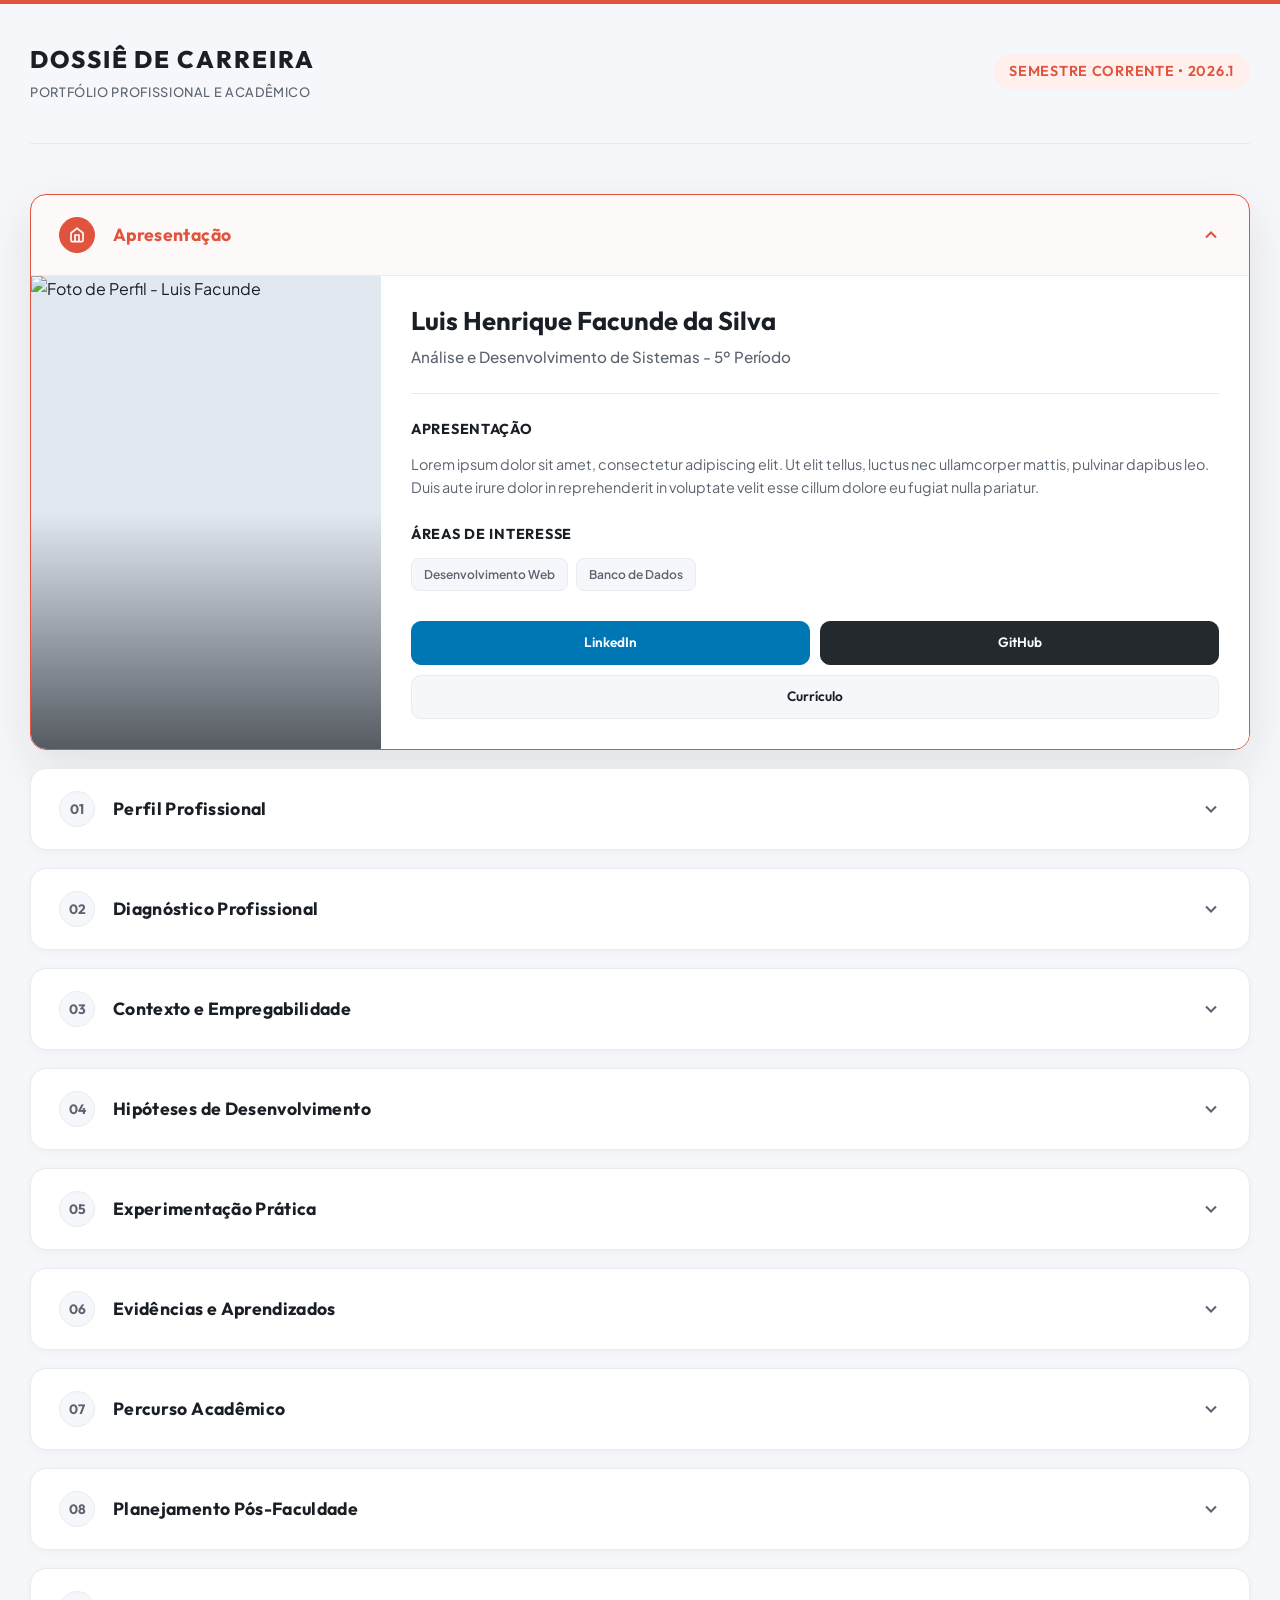
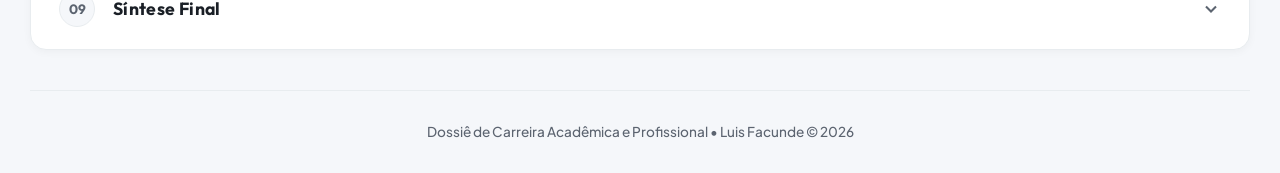
==== commit aa4a0f98: "refactor: a navegação entre as telas agora ocorre como colapsed pages aos invés de abas" ====
--- a/index.html
+++ b/index.html
@@ -31,187 +31,289 @@
             </div>
          </header>
 
-         <!-- Main Layout (Horizontal Tab System Navigation) -->
+         <!-- Main Layout (Collapsible Accordion System Navigation) -->
          <main class="home-layout">
-            <!-- Fixed Tabs System for Navigation -->
-            <div class="tabs-system">
-               <!-- Sleek horizontal Tab Bar -->
-               <div class="tabs-nav-wrapper">
-                  <nav class="tabs-nav" id="portfolio-tabs">
-                     <button class="tab-btn active" data-tab="home">
-                        <span class="tab-label">Apresentação</span>
-                     </button>
-                     <button class="tab-btn" data-tab="01">
-                        <span class="tab-label">Perfil Profissional</span>
-                     </button>
-                     <button class="tab-btn" data-tab="02">
-                        <span class="tab-label">Diagnóstico Profissional</span>
-                     </button>
-                     <button class="tab-btn" data-tab="03">
-                        <span class="tab-label"
-                           >Contexto e Empregabilidade</span
-                        >
-                     </button>
-                     <button class="tab-btn" data-tab="04">
-                        <span class="tab-label"
-                           >Hipóteses de Desenvolvimento</span
-                        >
-                     </button>
-                     <button class="tab-btn" data-tab="05">
-                        <span class="tab-label">Experimentação Prática</span>
-                     </button>
-                     <button class="tab-btn" data-tab="06">
-                        <span class="tab-label">Evidências e Aprendizados</span>
-                     </button>
-                     <button class="tab-btn" data-tab="07">
-                        <span class="tab-label">Percurso Acadêmico</span>
-                     </button>
-                     <button class="tab-btn" data-tab="08">
-                        <span class="tab-label"
-                           >Planejamento Pós-Faculdade</span
-                        >
-                     </button>
-                     <button class="tab-btn" data-tab="09">
-                        <span class="tab-label">Síntese Final</span>
-                     </button>
-                  </nav>
-               </div>
-
-               <!-- Tabs Content Display area -->
-               <div class="tabs-content">
-                  <!-- Pane 0: Home (Profile Card) -->
-                  <div class="tab-pane active" id="pane-home">
-                     <!-- Profile Sidebar Section -->
-                     <section class="profile-card">
-                        <div class="profile-image-container">
-                           <img
-                              src="assets/perfil/foto-perfil.JPG"
-                              alt="Foto de Perfil - Luis Facunde"
-                              class="profile-image"
-                           />
-                           <div class="profile-image-overlay"></div>
-                        </div>
-
-                        <div class="profile-info">
-                           <h1 class="profile-name">
-                              Luis Henrique Facunde da Silva
-                           </h1>
-                           <p class="profile-title">
-                              Análise e Desenvolvimento de Sistemas - 5º Período
-                           </p>
-
-                           <div class="profile-divider"></div>
-
-                           <div class="profile-bio">
-                              <h3>Apresentação</h3>
-                              <p>
-                                 Lorem ipsum dolor sit amet, consectetur
-                                 adipiscing elit. Ut elit tellus, luctus nec
-                                 ullamcorper mattis, pulvinar dapibus leo. Duis
-                                 aute irure dolor in reprehenderit in voluptate
-                                 velit esse cillum dolore eu fugiat nulla
-                                 pariatur.
+            <div class="collapsible-system">
+               <!-- Seção 0: Apresentação -->
+               <section class="collapsible-section expanded" id="section-home">
+                  <button class="section-trigger" data-section="home" aria-expanded="true">
+                     <div class="trigger-left">
+                        <span class="section-badge">
+                           <svg xmlns="http://www.w3.org/2000/svg" width="16" height="16" viewBox="0 0 24 24" fill="none" stroke="currentColor" stroke-width="2.5" class="badge-icon"><path d="m3 9 9-7 9 7v11a2 2 0 0 1-2 2H5a2 2 0 0 1-2-2z"/><polyline points="9 22 9 12 15 12 15 22"/></svg>
+                        </span>
+                        <span class="section-title">Apresentação</span>
+                     </div>
+                     <span class="chevron-icon">
+                        <svg xmlns="http://www.w3.org/2000/svg" width="20" height="20" viewBox="0 0 24 24" fill="none" stroke="currentColor" stroke-width="2.5"><polyline points="6 9 12 15 18 9"/></svg>
+                     </span>
+                  </button>
+                  <div class="section-content-wrapper">
+                     <div class="section-content-inner">
+                        <!-- Profile Card -->
+                        <section class="profile-card">
+                           <div class="profile-image-container">
+                              <img
+                                 src="assets/perfil/foto-perfil.JPG"
+                                 alt="Foto de Perfil - Luis Facunde"
+                                 class="profile-image"
+                              />
+                              <div class="profile-image-overlay"></div>
+                           </div>
+
+                           <div class="profile-info">
+                              <h1 class="profile-name">
+                                 Luis Henrique Facunde da Silva
+                              </h1>
+                              <p class="profile-title">
+                                 Análise e Desenvolvimento de Sistemas - 5º Período
                               </p>
-                           </div>
-
-                           <div class="profile-interests">
-                              <h3>Áreas de Interesse</h3>
-                              <div class="interests-tags">
-                                 <span class="interest-tag"
-                                    >Desenvolvimento Web</span
+
+                              <div class="profile-divider"></div>
+
+                              <div class="profile-bio">
+                                 <h3>Apresentação</h3>
+                                 <p>
+                                    Lorem ipsum dolor sit amet, consectetur
+                                    adipiscing elit. Ut elit tellus, luctus nec
+                                    ullamcorper mattis, pulvinar dapibus leo. Duis
+                                    aute irure dolor in reprehenderit in voluptate
+                                    velit esse cillum dolore eu fugiat nulla
+                                    pariatur.
+                                 </p>
+                              </div>
+
+                              <div class="profile-interests">
+                                 <h3>Áreas de Interesse</h3>
+                                 <div class="interests-tags">
+                                    <span class="interest-tag"
+                                       >Desenvolvimento Web</span
+                                    >
+                                    <span class="interest-tag"
+                                       >Banco de Dados</span
+                                    >
+                                 </div>
+                              </div>
+
+                              <div class="profile-links">
+                                 <a
+                                    href="https://www.linkedin.com/in/luis-facunde/"
+                                    target="_blank"
+                                    class="social-link linkedin"
+                                    >LinkedIn</a
                                  >
-                                 <span class="interest-tag"
-                                    >Banco de Dados</span
+                                 <a
+                                    href="https://github.com/LuisFacunde"
+                                    target="_blank"
+                                    class="social-link github"
+                                    >GitHub</a
+                                 >
+                                 <a href="#" class="social-link resume"
+                                    >Currículo</a
                                  >
                               </div>
                            </div>
-
-                           <div class="profile-links">
-                              <a
-                                 href="https://www.linkedin.com/in/luis-facunde/"
-                                 target="_blank"
-                                 class="social-link linkedin"
-                                 >LinkedIn</a
-                              >
-                              <a
-                                 href="https://github.com/LuisFacunde"
-                                 target="_blank"
-                                 class="social-link github"
-                                 >GitHub</a
-                              >
-                              <a href="#" class="social-link resume"
-                                 >Currículo</a
-                              >
-                           </div>
-                        </div>
-                     </section>
-                  </div>
-
-                  <!-- Lazy Loaded Iframe Panes -->
-                  <div class="tab-pane" id="pane-01">
-                     <iframe
-                        class="portfolio-iframe"
-                        id="iframe-01"
-                        data-src="01-perfil-profissional/index.html"
-                     ></iframe>
-                  </div>
-                  <div class="tab-pane" id="pane-02">
-                     <iframe
-                        class="portfolio-iframe"
-                        id="iframe-02"
-                        data-src="02-diagnostico-profissional/index.html"
-                     ></iframe>
-                  </div>
-                  <div class="tab-pane" id="pane-03">
-                     <iframe
-                        class="portfolio-iframe"
-                        id="iframe-03"
-                        data-src="03-contexto-empregabilidade/index.html"
-                     ></iframe>
-                  </div>
-                  <div class="tab-pane" id="pane-04">
-                     <iframe
-                        class="portfolio-iframe"
-                        id="iframe-04"
-                        data-src="04-hipoteses-desenvolvimento/index.html"
-                     ></iframe>
-                  </div>
-                  <div class="tab-pane" id="pane-05">
-                     <iframe
-                        class="portfolio-iframe"
-                        id="iframe-05"
-                        data-src="05-experimentacao-pratica/index.html"
-                     ></iframe>
-                  </div>
-                  <div class="tab-pane" id="pane-06">
-                     <iframe
-                        class="portfolio-iframe"
-                        id="iframe-06"
-                        data-src="06-evidencias-aprendizados/index.html"
-                     ></iframe>
-                  </div>
-                  <div class="tab-pane" id="pane-07">
-                     <iframe
-                        class="portfolio-iframe"
-                        id="iframe-07"
-                        data-src="07-projetos-percurso-academico/index.html"
-                     ></iframe>
-                  </div>
-                  <div class="tab-pane" id="pane-08">
-                     <iframe
-                        class="portfolio-iframe"
-                        id="iframe-08"
-                        data-src="08-planejamento-pos-faculdade/index.html"
-                     ></iframe>
-                  </div>
-                  <div class="tab-pane" id="pane-09">
-                     <iframe
-                        class="portfolio-iframe"
-                        id="iframe-09"
-                        data-src="09-sintese-final/index.html"
-                     ></iframe>
-                  </div>
-               </div>
+                        </section>
+                     </div>
+                  </div>
+               </section>
+
+               <!-- Seção 01: Perfil Profissional -->
+               <section class="collapsible-section" id="section-01">
+                  <button class="section-trigger" data-section="01" aria-expanded="false">
+                     <div class="trigger-left">
+                        <span class="section-badge">01</span>
+                        <span class="section-title">Perfil Profissional</span>
+                     </div>
+                     <span class="chevron-icon">
+                        <svg xmlns="http://www.w3.org/2000/svg" width="20" height="20" viewBox="0 0 24 24" fill="none" stroke="currentColor" stroke-width="2.5"><polyline points="6 9 12 15 18 9"/></svg>
+                     </span>
+                  </button>
+                  <div class="section-content-wrapper">
+                     <div class="section-content-inner">
+                        <iframe
+                           class="portfolio-iframe"
+                           id="iframe-01"
+                           data-src="01-perfil-profissional/index.html"
+                        ></iframe>
+                     </div>
+                  </div>
+               </section>
+
+               <!-- Seção 02: Diagnóstico Profissional -->
+               <section class="collapsible-section" id="section-02">
+                  <button class="section-trigger" data-section="02" aria-expanded="false">
+                     <div class="trigger-left">
+                        <span class="section-badge">02</span>
+                        <span class="section-title">Diagnóstico Profissional</span>
+                     </div>
+                     <span class="chevron-icon">
+                        <svg xmlns="http://www.w3.org/2000/svg" width="20" height="20" viewBox="0 0 24 24" fill="none" stroke="currentColor" stroke-width="2.5"><polyline points="6 9 12 15 18 9"/></svg>
+                     </span>
+                  </button>
+                  <div class="section-content-wrapper">
+                     <div class="section-content-inner">
+                        <iframe
+                           class="portfolio-iframe"
+                           id="iframe-02"
+                           data-src="02-diagnostico-profissional/index.html"
+                        ></iframe>
+                     </div>
+                  </div>
+               </section>
+
+               <!-- Seção 03: Contexto e Empregabilidade -->
+               <section class="collapsible-section" id="section-03">
+                  <button class="section-trigger" data-section="03" aria-expanded="false">
+                     <div class="trigger-left">
+                        <span class="section-badge">03</span>
+                        <span class="section-title">Contexto e Empregabilidade</span>
+                     </div>
+                     <span class="chevron-icon">
+                        <svg xmlns="http://www.w3.org/2000/svg" width="20" height="20" viewBox="0 0 24 24" fill="none" stroke="currentColor" stroke-width="2.5"><polyline points="6 9 12 15 18 9"/></svg>
+                     </span>
+                  </button>
+                  <div class="section-content-wrapper">
+                     <div class="section-content-inner">
+                        <iframe
+                           class="portfolio-iframe"
+                           id="iframe-03"
+                           data-src="03-contexto-empregabilidade/index.html"
+                        ></iframe>
+                     </div>
+                  </div>
+               </section>
+
+               <!-- Seção 04: Hipóteses de Desenvolvimento -->
+               <section class="collapsible-section" id="section-04">
+                  <button class="section-trigger" data-section="04" aria-expanded="false">
+                     <div class="trigger-left">
+                        <span class="section-badge">04</span>
+                        <span class="section-title">Hipóteses de Desenvolvimento</span>
+                     </div>
+                     <span class="chevron-icon">
+                        <svg xmlns="http://www.w3.org/2000/svg" width="20" height="20" viewBox="0 0 24 24" fill="none" stroke="currentColor" stroke-width="2.5"><polyline points="6 9 12 15 18 9"/></svg>
+                     </span>
+                  </button>
+                  <div class="section-content-wrapper">
+                     <div class="section-content-inner">
+                        <iframe
+                           class="portfolio-iframe"
+                           id="iframe-04"
+                           data-src="04-hipoteses-desenvolvimento/index.html"
+                        ></iframe>
+                     </div>
+                  </div>
+               </section>
+
+               <!-- Seção 05: Experimentação Prática -->
+               <section class="collapsible-section" id="section-05">
+                  <button class="section-trigger" data-section="05" aria-expanded="false">
+                     <div class="trigger-left">
+                        <span class="section-badge">05</span>
+                        <span class="section-title">Experimentação Prática</span>
+                     </div>
+                     <span class="chevron-icon">
+                        <svg xmlns="http://www.w3.org/2000/svg" width="20" height="20" viewBox="0 0 24 24" fill="none" stroke="currentColor" stroke-width="2.5"><polyline points="6 9 12 15 18 9"/></svg>
+                     </span>
+                  </button>
+                  <div class="section-content-wrapper">
+                     <div class="section-content-inner">
+                        <iframe
+                           class="portfolio-iframe"
+                           id="iframe-05"
+                           data-src="05-experimentacao-pratica/index.html"
+                        ></iframe>
+                     </div>
+                  </div>
+               </section>
+
+               <!-- Seção 06: Evidências e Aprendizados -->
+               <section class="collapsible-section" id="section-06">
+                  <button class="section-trigger" data-section="06" aria-expanded="false">
+                     <div class="trigger-left">
+                        <span class="section-badge">06</span>
+                        <span class="section-title">Evidências e Aprendizados</span>
+                     </div>
+                     <span class="chevron-icon">
+                        <svg xmlns="http://www.w3.org/2000/svg" width="20" height="20" viewBox="0 0 24 24" fill="none" stroke="currentColor" stroke-width="2.5"><polyline points="6 9 12 15 18 9"/></svg>
+                     </span>
+                  </button>
+                  <div class="section-content-wrapper">
+                     <div class="section-content-inner">
+                        <iframe
+                           class="portfolio-iframe"
+                           id="iframe-06"
+                           data-src="06-evidencias-aprendizados/index.html"
+                        ></iframe>
+                     </div>
+                  </div>
+               </section>
+
+               <!-- Seção 07: Percurso Acadêmico -->
+               <section class="collapsible-section" id="section-07">
+                  <button class="section-trigger" data-section="07" aria-expanded="false">
+                     <div class="trigger-left">
+                        <span class="section-badge">07</span>
+                        <span class="section-title">Percurso Acadêmico</span>
+                     </div>
+                     <span class="chevron-icon">
+                        <svg xmlns="http://www.w3.org/2000/svg" width="20" height="20" viewBox="0 0 24 24" fill="none" stroke="currentColor" stroke-width="2.5"><polyline points="6 9 12 15 18 9"/></svg>
+                     </span>
+                  </button>
+                  <div class="section-content-wrapper">
+                     <div class="section-content-inner">
+                        <iframe
+                           class="portfolio-iframe"
+                           id="iframe-07"
+                           data-src="07-projetos-percurso-academico/index.html"
+                        ></iframe>
+                     </div>
+                  </div>
+               </section>
+
+               <!-- Seção 08: Planejamento Pós-Faculdade -->
+               <section class="collapsible-section" id="section-08">
+                  <button class="section-trigger" data-section="08" aria-expanded="false">
+                     <div class="trigger-left">
+                        <span class="section-badge">08</span>
+                        <span class="section-title">Planejamento Pós-Faculdade</span>
+                     </div>
+                     <span class="chevron-icon">
+                        <svg xmlns="http://www.w3.org/2000/svg" width="20" height="20" viewBox="0 0 24 24" fill="none" stroke="currentColor" stroke-width="2.5"><polyline points="6 9 12 15 18 9"/></svg>
+                     </span>
+                  </button>
+                  <div class="section-content-wrapper">
+                     <div class="section-content-inner">
+                        <iframe
+                           class="portfolio-iframe"
+                           id="iframe-08"
+                           data-src="08-planejamento-pos-faculdade/index.html"
+                        ></iframe>
+                     </div>
+                  </div>
+               </section>
+
+               <!-- Seção 09: Síntese Final -->
+               <section class="collapsible-section" id="section-09">
+                  <button class="section-trigger" data-section="09" aria-expanded="false">
+                     <div class="trigger-left">
+                        <span class="section-badge">09</span>
+                        <span class="section-title">Síntese Final</span>
+                     </div>
+                     <span class="chevron-icon">
+                        <svg xmlns="http://www.w3.org/2000/svg" width="20" height="20" viewBox="0 0 24 24" fill="none" stroke="currentColor" stroke-width="2.5"><polyline points="6 9 12 15 18 9"/></svg>
+                     </span>
+                  </button>
+                  <div class="section-content-wrapper">
+                     <div class="section-content-inner">
+                        <iframe
+                           class="portfolio-iframe"
+                           id="iframe-09"
+                           data-src="09-sintese-final/index.html"
+                        ></iframe>
+                     </div>
+                  </div>
+               </section>
             </div>
          </main>
 
--- a/style.css
+++ b/style.css
@@ -298,127 +298,158 @@
 }
 
 /* ==========================================================================
-   SISTEMA DE ABAS FIXAS PREMIUM
+   SISTEMA DE PÁGINAS COLAPSADAS (ACORDEÃO PREMIUM)
    ========================================================================== */
 
-.tabs-system {
+.collapsible-system {
     display: flex;
     flex-direction: column;
-    gap: 24px;
+    gap: 18px;
+    width: 100%;
     margin-top: 10px;
-    width: 100%;
-}
-
-.tabs-nav-wrapper {
-    position: relative;
-    border-bottom: 2px solid var(--border);
-    padding-bottom: 2px;
-}
-
-.tabs-nav {
-    display: flex;
-    gap: 4px;
-    overflow-x: auto;
-    scrollbar-width: none; /* Firefox */
-    -ms-overflow-style: none; /* IE/Edge */
-    padding-bottom: 4px;
-    cursor: grab;
-    user-select: none;
-    -webkit-user-select: none;
-    width: 100%;
-}
-
-.tabs-nav.dragging {
-    cursor: grabbing;
-}
-
-.tabs-nav::-webkit-scrollbar {
-    display: none; /* Chrome/Safari */
-}
-
-.tab-btn {
-    flex: 1;
-    min-width: 0;
-    min-height: 56px;
-    background: #e9ecef;
-    border: 1px solid var(--border);
-    border-bottom: none;
-    border-top-left-radius: 12px;
-    border-top-right-radius: 12px;
-    padding: 8px 6px;
-    font-family: var(--font-head);
-    color: var(--text-muted);
-    cursor: pointer;
-    display: flex;
-    align-items: center;
-    justify-content: center;
-    text-align: center;
-    white-space: normal;
-    word-break: keep-all;
-    transition: var(--transition);
-    position: relative;
-}
-
-/* Classe de estilo dedicada para o texto interno das abas */
-.tab-label {
-    font-size: 0.82rem; /* Aumentado de 0.74rem para 0.82rem para melhor legibilidade */
-    font-weight: 600;
-    line-height: 1.25;
-    display: block;
-    width: 100%;
-}
-
-.tab-btn:hover {
-    background-color: #f1f3f5;
-    color: var(--text-main);
-    transform: translateY(-2px);
-}
-
-.tab-btn.active {
-    background-color: var(--bg-card);
-    color: var(--accent);
-    border-color: var(--border);
-    margin-bottom: -4px; /* Overlay wrapper bottom border */
-    padding-bottom: 14px; /* Offset margin overlap */
-    z-index: 5;
-    box-shadow: 0 -4px 12px rgba(0, 0, 0, 0.02);
-}
-
-/* Tabs Content Area */
-.tabs-content {
+}
+
+.collapsible-section {
     background-color: var(--bg-card);
     border: 1px solid var(--border);
     border-radius: var(--border-radius);
-    padding: 30px;
+    box-shadow: var(--shadow-sm);
+    overflow: hidden;
+    transition: var(--transition);
+}
+
+.collapsible-section:hover {
     box-shadow: var(--shadow-md);
-    min-height: 450px;
-    transition: var(--transition);
-    width: 100%;
-}
-
-.tabs-content:hover {
+    border-color: var(--border-hover);
+}
+
+.collapsible-section.expanded {
     box-shadow: var(--shadow-lg);
-    border-color: var(--border-hover);
-}
-
-.tab-pane {
-    display: none;
-    animation: paneFadeIn 0.4s cubic-bezier(0.16, 1, 0.3, 1);
-}
-
-.tab-pane.active {
-    display: block;
-}
-
-@keyframes paneFadeIn {
-    from {
-        opacity: 0;
-        transform: translateY(8px);
-    }
-    to {
-        opacity: 1;
-        transform: translateY(0);
-    }
+    border-color: var(--accent);
+}
+
+.section-trigger {
+    width: 100%;
+    background: none;
+    border: none;
+    display: flex;
+    justify-content: space-between;
+    align-items: center;
+    padding: 22px 28px;
+    cursor: pointer;
+    font-family: var(--font-head);
+    color: var(--text-main);
+    text-align: left;
+    transition: var(--transition);
+    user-select: none;
+    outline: none;
+}
+
+.section-trigger:hover {
+    background-color: rgba(224, 83, 60, 0.02);
+}
+
+.collapsible-section.expanded .section-trigger {
+    background-color: rgba(224, 83, 60, 0.03);
+    border-bottom: 1px solid var(--border);
+}
+
+.trigger-left {
+    display: flex;
+    align-items: center;
+    gap: 18px;
+}
+
+.section-badge {
+    display: flex;
+    align-items: center;
+    justify-content: center;
+    width: 36px;
+    height: 36px;
+    background-color: var(--bg-app);
+    border: 1px solid var(--border);
+    border-radius: 50%;
+    font-size: 0.85rem;
+    font-weight: 700;
+    color: var(--text-muted);
+    transition: var(--transition);
+}
+
+.collapsible-section.expanded .section-badge {
+    background-color: var(--accent);
+    border-color: var(--accent);
+    color: #ffffff;
+}
+
+.badge-icon {
+    color: var(--text-muted);
+    transition: var(--transition);
+}
+
+.collapsible-section.expanded .badge-icon {
+    color: #ffffff;
+}
+
+.section-title {
+    font-size: 1.1rem;
+    font-weight: 700;
+    letter-spacing: 0.02em;
+    transition: var(--transition);
+}
+
+.section-trigger:hover .section-title,
+.collapsible-section.expanded .section-title {
+    color: var(--accent);
+}
+
+.chevron-icon {
+    display: flex;
+    align-items: center;
+    justify-content: center;
+    color: var(--text-muted);
+    transition: transform 0.4s cubic-bezier(0.16, 1, 0.3, 1), color 0.3s;
+}
+
+.section-trigger:hover .chevron-icon,
+.collapsible-section.expanded .chevron-icon {
+    color: var(--accent);
+}
+
+.collapsible-section.expanded .chevron-icon {
+    transform: rotate(180deg);
+}
+
+.section-content-wrapper {
+    display: grid;
+    grid-template-rows: 0fr;
+    transition: grid-template-rows 0.4s cubic-bezier(0.16, 1, 0.3, 1);
+    overflow: hidden;
+}
+
+.collapsible-section.expanded .section-content-wrapper {
+    grid-template-rows: 1fr;
+}
+
+.section-content-inner {
+    min-height: 0;
+    transition: opacity 0.4s ease;
+    opacity: 0;
+}
+
+.collapsible-section.expanded .section-content-inner {
+    opacity: 1;
+}
+
+/* Ajustes de Cartões Integrados nas Seções */
+.collapsible-section .profile-card {
+    box-shadow: none;
+    border: none;
+    border-radius: 0;
+}
+
+.collapsible-section .profile-card:hover {
+    box-shadow: none;
+    border-color: transparent;
 }
 
 /* Clean Iframe Integration */
@@ -428,7 +459,7 @@
     border: none;
     background-color: var(--bg-card);
     display: block;
-    border-radius: 8px;
+    border-radius: 0;
 }
 
 /* Footer */
@@ -480,16 +511,45 @@
     .main-header {
         flex-direction: column;
         align-items: flex-start;
-        gap: 15px;
-        padding: 30px 0;
+        gap: 12px;
+        padding: 24px 0;
+    }
+
+    .logo-text {
+        font-size: 1.25rem;
+    }
+
+    .logo-subtext {
+        font-size: 0.7rem;
     }
 
     .header-tag {
         align-self: flex-start;
+        font-size: 0.8rem;
+        padding: 4px 12px;
+    }
+
+    .section-trigger {
+        padding: 14px 18px;
+    }
+
+    .trigger-left {
+        gap: 12px;
+    }
+
+    .section-badge {
+        width: 30px;
+        height: 30px;
+        font-size: 0.75rem;
+    }
+
+    .section-badge svg.badge-icon {
+        width: 14px;
+        height: 14px;
     }
 
     .section-title {
-        font-size: 1.8rem;
+        font-size: 0.95rem;
     }
 
     .grid-container {
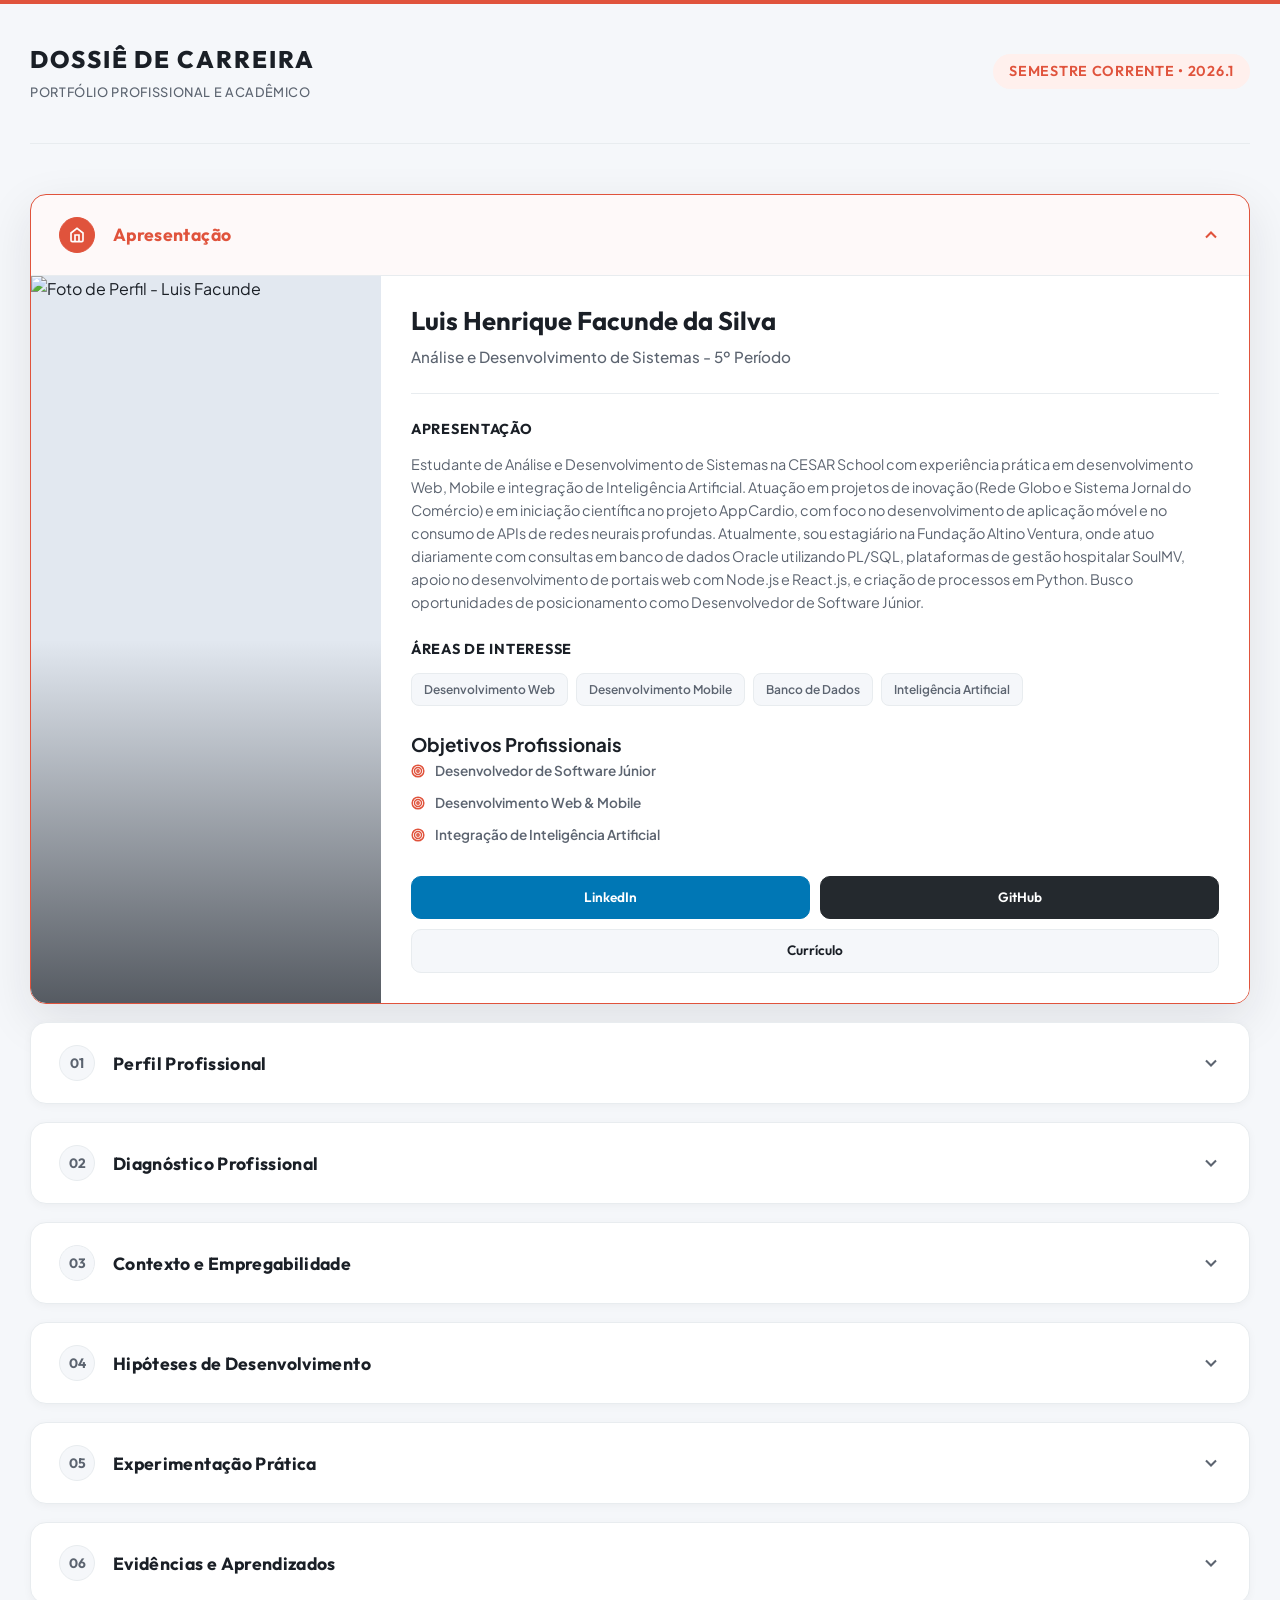
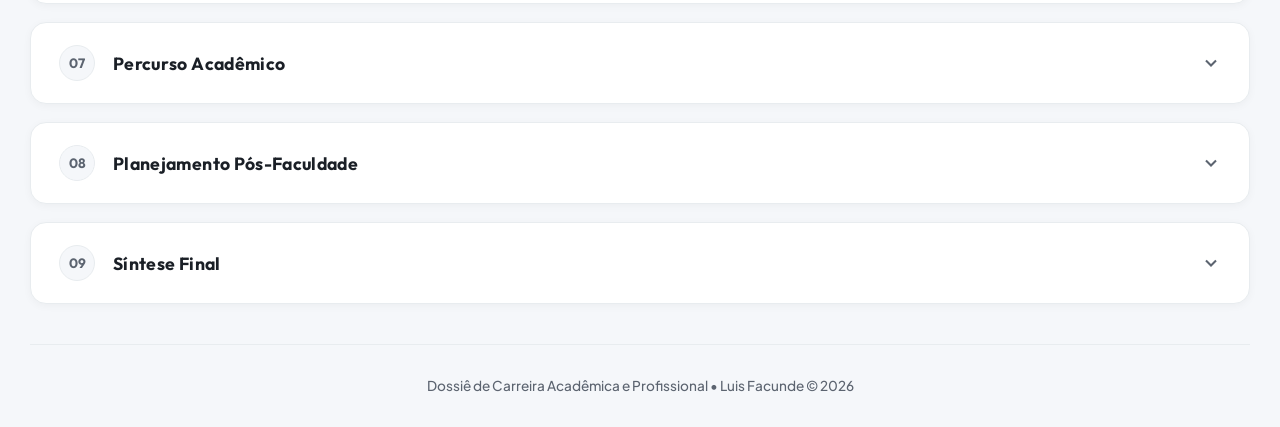
==== commit aefcfa12: "feat: adicona resumo de apresentação, áreas de interesse e objetivos profissionais na tela de aprese" ====
--- a/index.html
+++ b/index.html
@@ -73,24 +73,58 @@
                               <div class="profile-bio">
                                  <h3>Apresentação</h3>
                                  <p>
-                                    Lorem ipsum dolor sit amet, consectetur
-                                    adipiscing elit. Ut elit tellus, luctus nec
-                                    ullamcorper mattis, pulvinar dapibus leo. Duis
-                                    aute irure dolor in reprehenderit in voluptate
-                                    velit esse cillum dolore eu fugiat nulla
-                                    pariatur.
+                                    Estudante de Análise e Desenvolvimento de
+                                    Sistemas na CESAR School com experiência
+                                    prática em desenvolvimento Web, Mobile e
+                                    integração de Inteligência Artificial.
+                                    Atuação em projetos de inovação (Rede Globo e
+                                    Sistema Jornal do Comércio) e em iniciação
+                                    científica no projeto AppCardio, com foco no
+                                    desenvolvimento de aplicação móvel e no
+                                    consumo de APIs de redes neurais profundas.
+                                    Atualmente, sou estagiário na Fundação Altino
+                                    Ventura, onde atuo diariamente com consultas
+                                    em banco de dados Oracle utilizando PL/SQL,
+                                    plataformas de gestão hospitalar SoulMV,
+                                    apoio no desenvolvimento de portais web com
+                                    Node.js e React.js, e criação de processos
+                                    em Python. Busco oportunidades de
+                                    posicionamento como Desenvolvedor de
+                                    Software Júnior.
                                  </p>
                               </div>
 
                               <div class="profile-interests">
                                  <h3>Áreas de Interesse</h3>
                                  <div class="interests-tags">
-                                    <span class="interest-tag"
-                                       >Desenvolvimento Web</span
-                                    >
-                                    <span class="interest-tag"
-                                       >Banco de Dados</span
-                                    >
+                                    <span class="interest-tag">Desenvolvimento Web</span>
+                                    <span class="interest-tag">Desenvolvimento Mobile</span>
+                                    <span class="interest-tag">Banco de Dados</span>
+                                    <span class="interest-tag">Inteligência Artificial</span>
+                                 </div>
+                              </div>
+
+                              <div class="profile-objectives">
+                                 <h3>Objetivos Profissionais</h3>
+                                 <div class="objectives-list">
+                                    <div class="objective-item">
+                                       <span class="objective-icon">
+                                          <svg xmlns="http://www.w3.org/2000/svg" width="14" height="14" viewBox="0 0 24 24" fill="none" stroke="currentColor" stroke-width="2.5"><circle cx="12" cy="12" r="10"/><circle cx="12" cy="12" r="6"/><circle cx="12" cy="12" r="2"/></svg>
+                                       </span>
+                                       <span>Desenvolvedor de Software Júnior</span>
+                                    </div>
+                                    <div class="objective-item">
+                                       <span class="objective-icon">
+                                          <svg xmlns="http://www.w3.org/2000/svg" width="14" height="14" viewBox="0 0 24 24" fill="none" stroke="currentColor" stroke-width="2.5"><circle cx="12" cy="12" r="10"/><circle cx="12" cy="12" r="6"/><circle cx="12" cy="12" r="2"/></svg>
+                                       </span>
+                                       <span>Desenvolvimento Web & Mobile</span>
+                                    </div>
+                                    <div class="objective-item">
+                                       <span class="objective-icon">
+                                          <svg xmlns="http://www.w3.org/2000/svg" width="14" height="14" viewBox="0 0 24 24" fill="none" stroke="currentColor" stroke-width="2.5"><circle cx="12" cy="12" r="10"/><circle cx="12" cy="12" r="6"/><circle cx="12" cy="12" r="2"/></svg>
+                                       </span>
+                                       <span>Integração de Inteligência Artificial</span>
+                                    </div>
                                  </div>
                               </div>
 
@@ -107,7 +141,9 @@
                                     class="social-link github"
                                     >GitHub</a
                                  >
-                                 <a href="#" class="social-link resume"
+                                 <a href="./assets/documentos/curriculo.pdf"
+                                    target="_blank"
+                                    class="social-link resume"
                                     >Currículo</a
                                  >
                               </div>
--- a/style.css
+++ b/style.css
@@ -231,6 +231,44 @@
     background-color: var(--accent-light);
 }
 
+.profile-objectives {
+    margin-top: 24px;
+}
+
+.objectives-list {
+    display: flex;
+    flex-direction: column;
+    gap: 10px;
+}
+
+.objective-item {
+    display: flex;
+    align-items: center;
+    gap: 10px;
+    font-size: 0.85rem;
+    color: var(--text-muted);
+    font-weight: 600;
+    transition: var(--transition);
+}
+
+.objective-item:hover {
+    color: var(--accent);
+    transform: translateX(4px);
+}
+
+.objective-icon {
+    display: flex;
+    align-items: center;
+    justify-content: center;
+    color: var(--accent);
+    flex-shrink: 0;
+    transition: var(--transition);
+}
+
+.objective-item:hover .objective-icon {
+    transform: scale(1.2);
+}
+
 /* Links Sociais */
 .profile-links {
     display: grid;
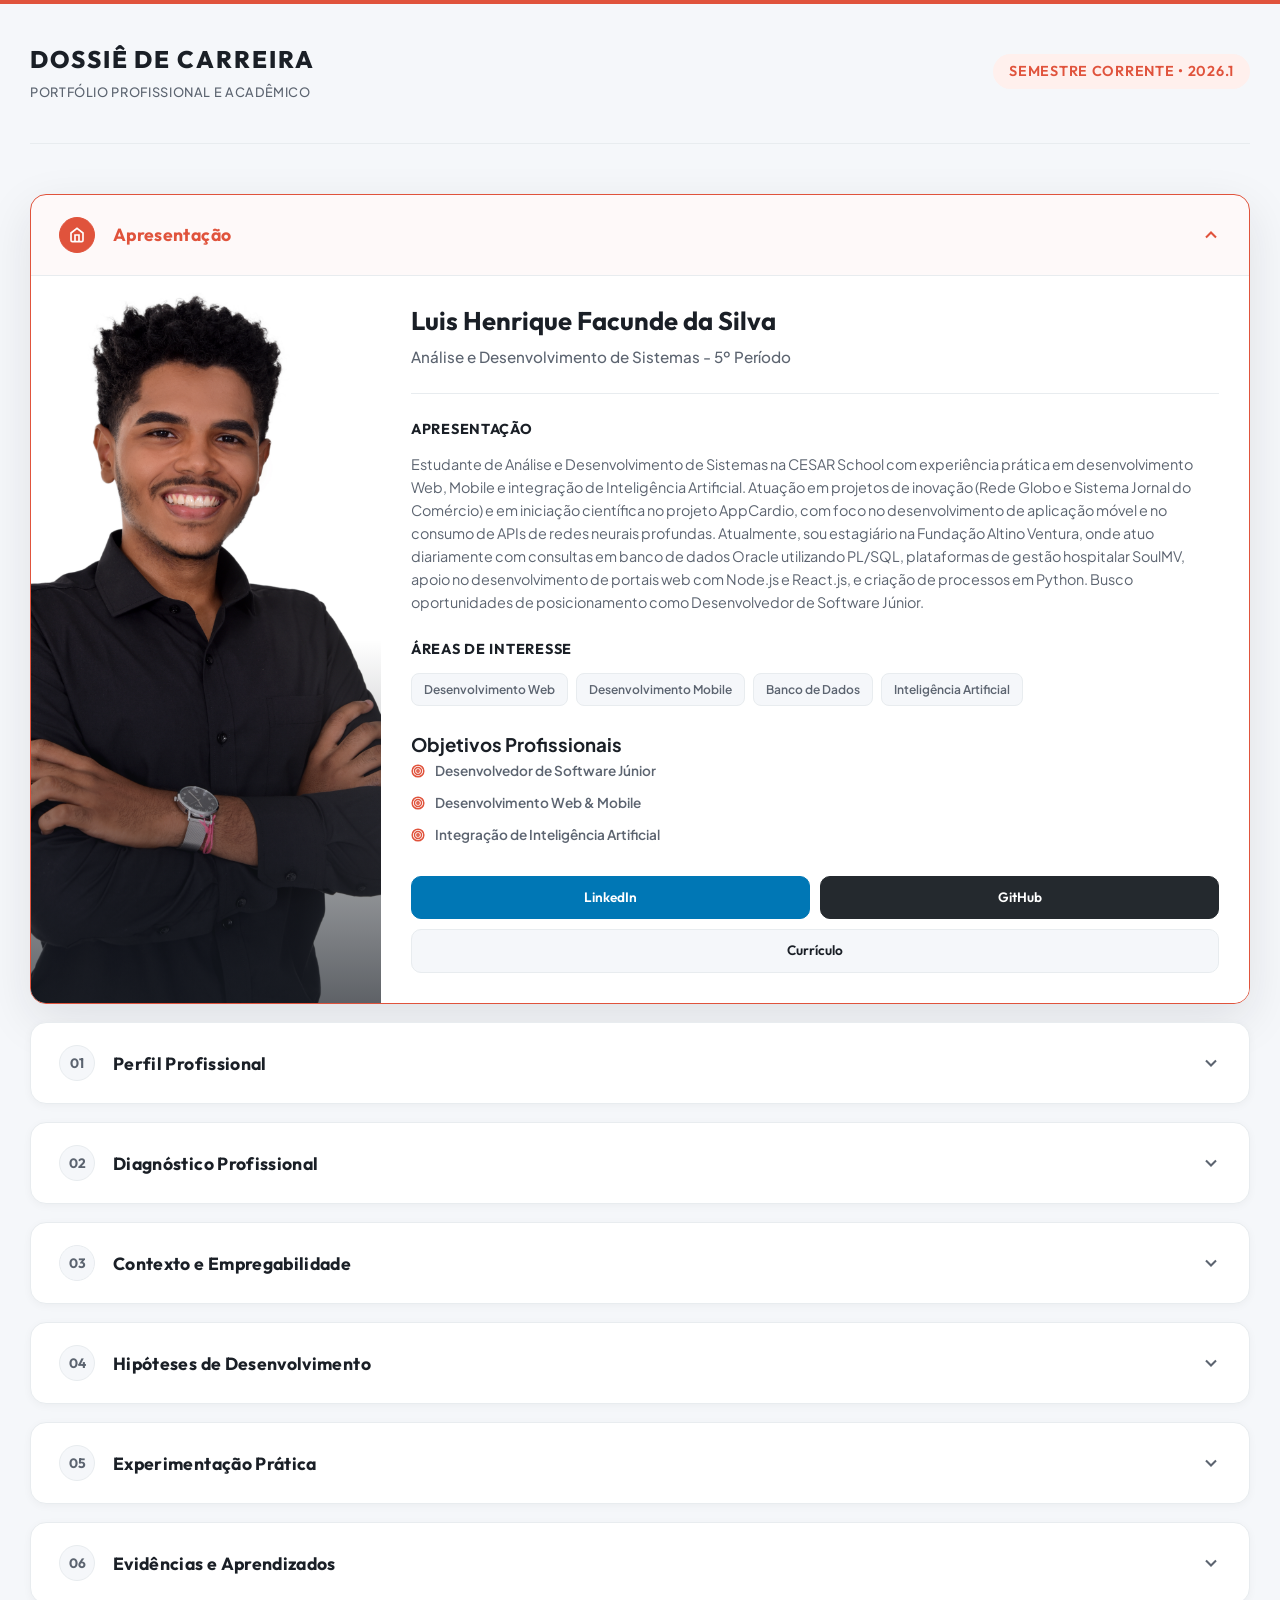
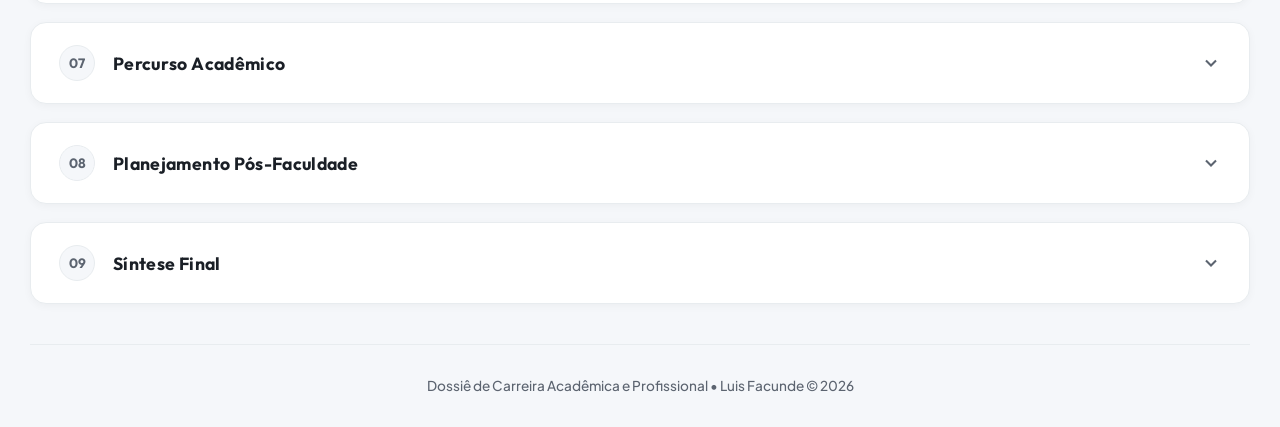
==== commit 03169bde: "feat: adicona as imagem ao perfil profissional" ====
--- a/index.html
+++ b/index.html
@@ -36,15 +36,43 @@
             <div class="collapsible-system">
                <!-- Seção 0: Apresentação -->
                <section class="collapsible-section expanded" id="section-home">
-                  <button class="section-trigger" data-section="home" aria-expanded="true">
+                  <button
+                     class="section-trigger"
+                     data-section="home"
+                     aria-expanded="true"
+                  >
                      <div class="trigger-left">
                         <span class="section-badge">
-                           <svg xmlns="http://www.w3.org/2000/svg" width="16" height="16" viewBox="0 0 24 24" fill="none" stroke="currentColor" stroke-width="2.5" class="badge-icon"><path d="m3 9 9-7 9 7v11a2 2 0 0 1-2 2H5a2 2 0 0 1-2-2z"/><polyline points="9 22 9 12 15 12 15 22"/></svg>
+                           <svg
+                              xmlns="http://www.w3.org/2000/svg"
+                              width="16"
+                              height="16"
+                              viewBox="0 0 24 24"
+                              fill="none"
+                              stroke="currentColor"
+                              stroke-width="2.5"
+                              class="badge-icon"
+                           >
+                              <path
+                                 d="m3 9 9-7 9 7v11a2 2 0 0 1-2 2H5a2 2 0 0 1-2-2z"
+                              />
+                              <polyline points="9 22 9 12 15 12 15 22" />
+                           </svg>
                         </span>
                         <span class="section-title">Apresentação</span>
                      </div>
                      <span class="chevron-icon">
-                        <svg xmlns="http://www.w3.org/2000/svg" width="20" height="20" viewBox="0 0 24 24" fill="none" stroke="currentColor" stroke-width="2.5"><polyline points="6 9 12 15 18 9"/></svg>
+                        <svg
+                           xmlns="http://www.w3.org/2000/svg"
+                           width="20"
+                           height="20"
+                           viewBox="0 0 24 24"
+                           fill="none"
+                           stroke="currentColor"
+                           stroke-width="2.5"
+                        >
+                           <polyline points="6 9 12 15 18 9" />
+                        </svg>
                      </span>
                   </button>
                   <div class="section-content-wrapper">
@@ -53,7 +81,7 @@
                         <section class="profile-card">
                            <div class="profile-image-container">
                               <img
-                                 src="assets/perfil/foto-perfil.JPG"
+                                 src="assets/fotos/foto-perfil.jpg"
                                  alt="Foto de Perfil - Luis Facunde"
                                  class="profile-image"
                               />
@@ -65,7 +93,8 @@
                                  Luis Henrique Facunde da Silva
                               </h1>
                               <p class="profile-title">
-                                 Análise e Desenvolvimento de Sistemas - 5º Período
+                                 Análise e Desenvolvimento de Sistemas - 5º
+                                 Período
                               </p>
 
                               <div class="profile-divider"></div>
@@ -77,30 +106,38 @@
                                     Sistemas na CESAR School com experiência
                                     prática em desenvolvimento Web, Mobile e
                                     integração de Inteligência Artificial.
-                                    Atuação em projetos de inovação (Rede Globo e
-                                    Sistema Jornal do Comércio) e em iniciação
+                                    Atuação em projetos de inovação (Rede Globo
+                                    e Sistema Jornal do Comércio) e em iniciação
                                     científica no projeto AppCardio, com foco no
                                     desenvolvimento de aplicação móvel e no
                                     consumo de APIs de redes neurais profundas.
-                                    Atualmente, sou estagiário na Fundação Altino
-                                    Ventura, onde atuo diariamente com consultas
-                                    em banco de dados Oracle utilizando PL/SQL,
-                                    plataformas de gestão hospitalar SoulMV,
-                                    apoio no desenvolvimento de portais web com
-                                    Node.js e React.js, e criação de processos
-                                    em Python. Busco oportunidades de
-                                    posicionamento como Desenvolvedor de
-                                    Software Júnior.
+                                    Atualmente, sou estagiário na Fundação
+                                    Altino Ventura, onde atuo diariamente com
+                                    consultas em banco de dados Oracle
+                                    utilizando PL/SQL, plataformas de gestão
+                                    hospitalar SoulMV, apoio no desenvolvimento
+                                    de portais web com Node.js e React.js, e
+                                    criação de processos em Python. Busco
+                                    oportunidades de posicionamento como
+                                    Desenvolvedor de Software Júnior.
                                  </p>
                               </div>
 
                               <div class="profile-interests">
                                  <h3>Áreas de Interesse</h3>
                                  <div class="interests-tags">
-                                    <span class="interest-tag">Desenvolvimento Web</span>
-                                    <span class="interest-tag">Desenvolvimento Mobile</span>
-                                    <span class="interest-tag">Banco de Dados</span>
-                                    <span class="interest-tag">Inteligência Artificial</span>
+                                    <span class="interest-tag"
+                                       >Desenvolvimento Web</span
+                                    >
+                                    <span class="interest-tag"
+                                       >Desenvolvimento Mobile</span
+                                    >
+                                    <span class="interest-tag"
+                                       >Banco de Dados</span
+                                    >
+                                    <span class="interest-tag"
+                                       >Inteligência Artificial</span
+                                    >
                                  </div>
                               </div>
 
@@ -109,21 +146,63 @@
                                  <div class="objectives-list">
                                     <div class="objective-item">
                                        <span class="objective-icon">
-                                          <svg xmlns="http://www.w3.org/2000/svg" width="14" height="14" viewBox="0 0 24 24" fill="none" stroke="currentColor" stroke-width="2.5"><circle cx="12" cy="12" r="10"/><circle cx="12" cy="12" r="6"/><circle cx="12" cy="12" r="2"/></svg>
+                                          <svg
+                                             xmlns="http://www.w3.org/2000/svg"
+                                             width="14"
+                                             height="14"
+                                             viewBox="0 0 24 24"
+                                             fill="none"
+                                             stroke="currentColor"
+                                             stroke-width="2.5"
+                                          >
+                                             <circle cx="12" cy="12" r="10" />
+                                             <circle cx="12" cy="12" r="6" />
+                                             <circle cx="12" cy="12" r="2" />
+                                          </svg>
                                        </span>
-                                       <span>Desenvolvedor de Software Júnior</span>
+                                       <span
+                                          >Desenvolvedor de Software
+                                          Júnior</span
+                                       >
                                     </div>
                                     <div class="objective-item">
                                        <span class="objective-icon">
-                                          <svg xmlns="http://www.w3.org/2000/svg" width="14" height="14" viewBox="0 0 24 24" fill="none" stroke="currentColor" stroke-width="2.5"><circle cx="12" cy="12" r="10"/><circle cx="12" cy="12" r="6"/><circle cx="12" cy="12" r="2"/></svg>
+                                          <svg
+                                             xmlns="http://www.w3.org/2000/svg"
+                                             width="14"
+                                             height="14"
+                                             viewBox="0 0 24 24"
+                                             fill="none"
+                                             stroke="currentColor"
+                                             stroke-width="2.5"
+                                          >
+                                             <circle cx="12" cy="12" r="10" />
+                                             <circle cx="12" cy="12" r="6" />
+                                             <circle cx="12" cy="12" r="2" />
+                                          </svg>
                                        </span>
                                        <span>Desenvolvimento Web & Mobile</span>
                                     </div>
                                     <div class="objective-item">
                                        <span class="objective-icon">
-                                          <svg xmlns="http://www.w3.org/2000/svg" width="14" height="14" viewBox="0 0 24 24" fill="none" stroke="currentColor" stroke-width="2.5"><circle cx="12" cy="12" r="10"/><circle cx="12" cy="12" r="6"/><circle cx="12" cy="12" r="2"/></svg>
+                                          <svg
+                                             xmlns="http://www.w3.org/2000/svg"
+                                             width="14"
+                                             height="14"
+                                             viewBox="0 0 24 24"
+                                             fill="none"
+                                             stroke="currentColor"
+                                             stroke-width="2.5"
+                                          >
+                                             <circle cx="12" cy="12" r="10" />
+                                             <circle cx="12" cy="12" r="6" />
+                                             <circle cx="12" cy="12" r="2" />
+                                          </svg>
                                        </span>
-                                       <span>Integração de Inteligência Artificial</span>
+                                       <span
+                                          >Integração de Inteligência
+                                          Artificial</span
+                                       >
                                     </div>
                                  </div>
                               </div>
@@ -141,7 +220,8 @@
                                     class="social-link github"
                                     >GitHub</a
                                  >
-                                 <a href="./assets/documentos/curriculo.pdf"
+                                 <a
+                                    href="./assets/documentos/curriculo.pdf"
                                     target="_blank"
                                     class="social-link resume"
                                     >Currículo</a
@@ -155,13 +235,27 @@
 
                <!-- Seção 01: Perfil Profissional -->
                <section class="collapsible-section" id="section-01">
-                  <button class="section-trigger" data-section="01" aria-expanded="false">
+                  <button
+                     class="section-trigger"
+                     data-section="01"
+                     aria-expanded="false"
+                  >
                      <div class="trigger-left">
                         <span class="section-badge">01</span>
                         <span class="section-title">Perfil Profissional</span>
                      </div>
                      <span class="chevron-icon">
-                        <svg xmlns="http://www.w3.org/2000/svg" width="20" height="20" viewBox="0 0 24 24" fill="none" stroke="currentColor" stroke-width="2.5"><polyline points="6 9 12 15 18 9"/></svg>
+                        <svg
+                           xmlns="http://www.w3.org/2000/svg"
+                           width="20"
+                           height="20"
+                           viewBox="0 0 24 24"
+                           fill="none"
+                           stroke="currentColor"
+                           stroke-width="2.5"
+                        >
+                           <polyline points="6 9 12 15 18 9" />
+                        </svg>
                      </span>
                   </button>
                   <div class="section-content-wrapper">
@@ -177,13 +271,29 @@
 
                <!-- Seção 02: Diagnóstico Profissional -->
                <section class="collapsible-section" id="section-02">
-                  <button class="section-trigger" data-section="02" aria-expanded="false">
+                  <button
+                     class="section-trigger"
+                     data-section="02"
+                     aria-expanded="false"
+                  >
                      <div class="trigger-left">
                         <span class="section-badge">02</span>
-                        <span class="section-title">Diagnóstico Profissional</span>
-                     </div>
-                     <span class="chevron-icon">
-                        <svg xmlns="http://www.w3.org/2000/svg" width="20" height="20" viewBox="0 0 24 24" fill="none" stroke="currentColor" stroke-width="2.5"><polyline points="6 9 12 15 18 9"/></svg>
+                        <span class="section-title"
+                           >Diagnóstico Profissional</span
+                        >
+                     </div>
+                     <span class="chevron-icon">
+                        <svg
+                           xmlns="http://www.w3.org/2000/svg"
+                           width="20"
+                           height="20"
+                           viewBox="0 0 24 24"
+                           fill="none"
+                           stroke="currentColor"
+                           stroke-width="2.5"
+                        >
+                           <polyline points="6 9 12 15 18 9" />
+                        </svg>
                      </span>
                   </button>
                   <div class="section-content-wrapper">
@@ -199,13 +309,29 @@
 
                <!-- Seção 03: Contexto e Empregabilidade -->
                <section class="collapsible-section" id="section-03">
-                  <button class="section-trigger" data-section="03" aria-expanded="false">
+                  <button
+                     class="section-trigger"
+                     data-section="03"
+                     aria-expanded="false"
+                  >
                      <div class="trigger-left">
                         <span class="section-badge">03</span>
-                        <span class="section-title">Contexto e Empregabilidade</span>
-                     </div>
-                     <span class="chevron-icon">
-                        <svg xmlns="http://www.w3.org/2000/svg" width="20" height="20" viewBox="0 0 24 24" fill="none" stroke="currentColor" stroke-width="2.5"><polyline points="6 9 12 15 18 9"/></svg>
+                        <span class="section-title"
+                           >Contexto e Empregabilidade</span
+                        >
+                     </div>
+                     <span class="chevron-icon">
+                        <svg
+                           xmlns="http://www.w3.org/2000/svg"
+                           width="20"
+                           height="20"
+                           viewBox="0 0 24 24"
+                           fill="none"
+                           stroke="currentColor"
+                           stroke-width="2.5"
+                        >
+                           <polyline points="6 9 12 15 18 9" />
+                        </svg>
                      </span>
                   </button>
                   <div class="section-content-wrapper">
@@ -221,13 +347,29 @@
 
                <!-- Seção 04: Hipóteses de Desenvolvimento -->
                <section class="collapsible-section" id="section-04">
-                  <button class="section-trigger" data-section="04" aria-expanded="false">
+                  <button
+                     class="section-trigger"
+                     data-section="04"
+                     aria-expanded="false"
+                  >
                      <div class="trigger-left">
                         <span class="section-badge">04</span>
-                        <span class="section-title">Hipóteses de Desenvolvimento</span>
-                     </div>
-                     <span class="chevron-icon">
-                        <svg xmlns="http://www.w3.org/2000/svg" width="20" height="20" viewBox="0 0 24 24" fill="none" stroke="currentColor" stroke-width="2.5"><polyline points="6 9 12 15 18 9"/></svg>
+                        <span class="section-title"
+                           >Hipóteses de Desenvolvimento</span
+                        >
+                     </div>
+                     <span class="chevron-icon">
+                        <svg
+                           xmlns="http://www.w3.org/2000/svg"
+                           width="20"
+                           height="20"
+                           viewBox="0 0 24 24"
+                           fill="none"
+                           stroke="currentColor"
+                           stroke-width="2.5"
+                        >
+                           <polyline points="6 9 12 15 18 9" />
+                        </svg>
                      </span>
                   </button>
                   <div class="section-content-wrapper">
@@ -243,13 +385,29 @@
 
                <!-- Seção 05: Experimentação Prática -->
                <section class="collapsible-section" id="section-05">
-                  <button class="section-trigger" data-section="05" aria-expanded="false">
+                  <button
+                     class="section-trigger"
+                     data-section="05"
+                     aria-expanded="false"
+                  >
                      <div class="trigger-left">
                         <span class="section-badge">05</span>
-                        <span class="section-title">Experimentação Prática</span>
-                     </div>
-                     <span class="chevron-icon">
-                        <svg xmlns="http://www.w3.org/2000/svg" width="20" height="20" viewBox="0 0 24 24" fill="none" stroke="currentColor" stroke-width="2.5"><polyline points="6 9 12 15 18 9"/></svg>
+                        <span class="section-title"
+                           >Experimentação Prática</span
+                        >
+                     </div>
+                     <span class="chevron-icon">
+                        <svg
+                           xmlns="http://www.w3.org/2000/svg"
+                           width="20"
+                           height="20"
+                           viewBox="0 0 24 24"
+                           fill="none"
+                           stroke="currentColor"
+                           stroke-width="2.5"
+                        >
+                           <polyline points="6 9 12 15 18 9" />
+                        </svg>
                      </span>
                   </button>
                   <div class="section-content-wrapper">
@@ -265,13 +423,29 @@
 
                <!-- Seção 06: Evidências e Aprendizados -->
                <section class="collapsible-section" id="section-06">
-                  <button class="section-trigger" data-section="06" aria-expanded="false">
+                  <button
+                     class="section-trigger"
+                     data-section="06"
+                     aria-expanded="false"
+                  >
                      <div class="trigger-left">
                         <span class="section-badge">06</span>
-                        <span class="section-title">Evidências e Aprendizados</span>
-                     </div>
-                     <span class="chevron-icon">
-                        <svg xmlns="http://www.w3.org/2000/svg" width="20" height="20" viewBox="0 0 24 24" fill="none" stroke="currentColor" stroke-width="2.5"><polyline points="6 9 12 15 18 9"/></svg>
+                        <span class="section-title"
+                           >Evidências e Aprendizados</span
+                        >
+                     </div>
+                     <span class="chevron-icon">
+                        <svg
+                           xmlns="http://www.w3.org/2000/svg"
+                           width="20"
+                           height="20"
+                           viewBox="0 0 24 24"
+                           fill="none"
+                           stroke="currentColor"
+                           stroke-width="2.5"
+                        >
+                           <polyline points="6 9 12 15 18 9" />
+                        </svg>
                      </span>
                   </button>
                   <div class="section-content-wrapper">
@@ -287,13 +461,27 @@
 
                <!-- Seção 07: Percurso Acadêmico -->
                <section class="collapsible-section" id="section-07">
-                  <button class="section-trigger" data-section="07" aria-expanded="false">
+                  <button
+                     class="section-trigger"
+                     data-section="07"
+                     aria-expanded="false"
+                  >
                      <div class="trigger-left">
                         <span class="section-badge">07</span>
                         <span class="section-title">Percurso Acadêmico</span>
                      </div>
                      <span class="chevron-icon">
-                        <svg xmlns="http://www.w3.org/2000/svg" width="20" height="20" viewBox="0 0 24 24" fill="none" stroke="currentColor" stroke-width="2.5"><polyline points="6 9 12 15 18 9"/></svg>
+                        <svg
+                           xmlns="http://www.w3.org/2000/svg"
+                           width="20"
+                           height="20"
+                           viewBox="0 0 24 24"
+                           fill="none"
+                           stroke="currentColor"
+                           stroke-width="2.5"
+                        >
+                           <polyline points="6 9 12 15 18 9" />
+                        </svg>
                      </span>
                   </button>
                   <div class="section-content-wrapper">
@@ -309,13 +497,29 @@
 
                <!-- Seção 08: Planejamento Pós-Faculdade -->
                <section class="collapsible-section" id="section-08">
-                  <button class="section-trigger" data-section="08" aria-expanded="false">
+                  <button
+                     class="section-trigger"
+                     data-section="08"
+                     aria-expanded="false"
+                  >
                      <div class="trigger-left">
                         <span class="section-badge">08</span>
-                        <span class="section-title">Planejamento Pós-Faculdade</span>
-                     </div>
-                     <span class="chevron-icon">
-                        <svg xmlns="http://www.w3.org/2000/svg" width="20" height="20" viewBox="0 0 24 24" fill="none" stroke="currentColor" stroke-width="2.5"><polyline points="6 9 12 15 18 9"/></svg>
+                        <span class="section-title"
+                           >Planejamento Pós-Faculdade</span
+                        >
+                     </div>
+                     <span class="chevron-icon">
+                        <svg
+                           xmlns="http://www.w3.org/2000/svg"
+                           width="20"
+                           height="20"
+                           viewBox="0 0 24 24"
+                           fill="none"
+                           stroke="currentColor"
+                           stroke-width="2.5"
+                        >
+                           <polyline points="6 9 12 15 18 9" />
+                        </svg>
                      </span>
                   </button>
                   <div class="section-content-wrapper">
@@ -331,13 +535,27 @@
 
                <!-- Seção 09: Síntese Final -->
                <section class="collapsible-section" id="section-09">
-                  <button class="section-trigger" data-section="09" aria-expanded="false">
+                  <button
+                     class="section-trigger"
+                     data-section="09"
+                     aria-expanded="false"
+                  >
                      <div class="trigger-left">
                         <span class="section-badge">09</span>
                         <span class="section-title">Síntese Final</span>
                      </div>
                      <span class="chevron-icon">
-                        <svg xmlns="http://www.w3.org/2000/svg" width="20" height="20" viewBox="0 0 24 24" fill="none" stroke="currentColor" stroke-width="2.5"><polyline points="6 9 12 15 18 9"/></svg>
+                        <svg
+                           xmlns="http://www.w3.org/2000/svg"
+                           width="20"
+                           height="20"
+                           viewBox="0 0 24 24"
+                           fill="none"
+                           stroke="currentColor"
+                           stroke-width="2.5"
+                        >
+                           <polyline points="6 9 12 15 18 9" />
+                        </svg>
                      </span>
                   </button>
                   <div class="section-content-wrapper">
